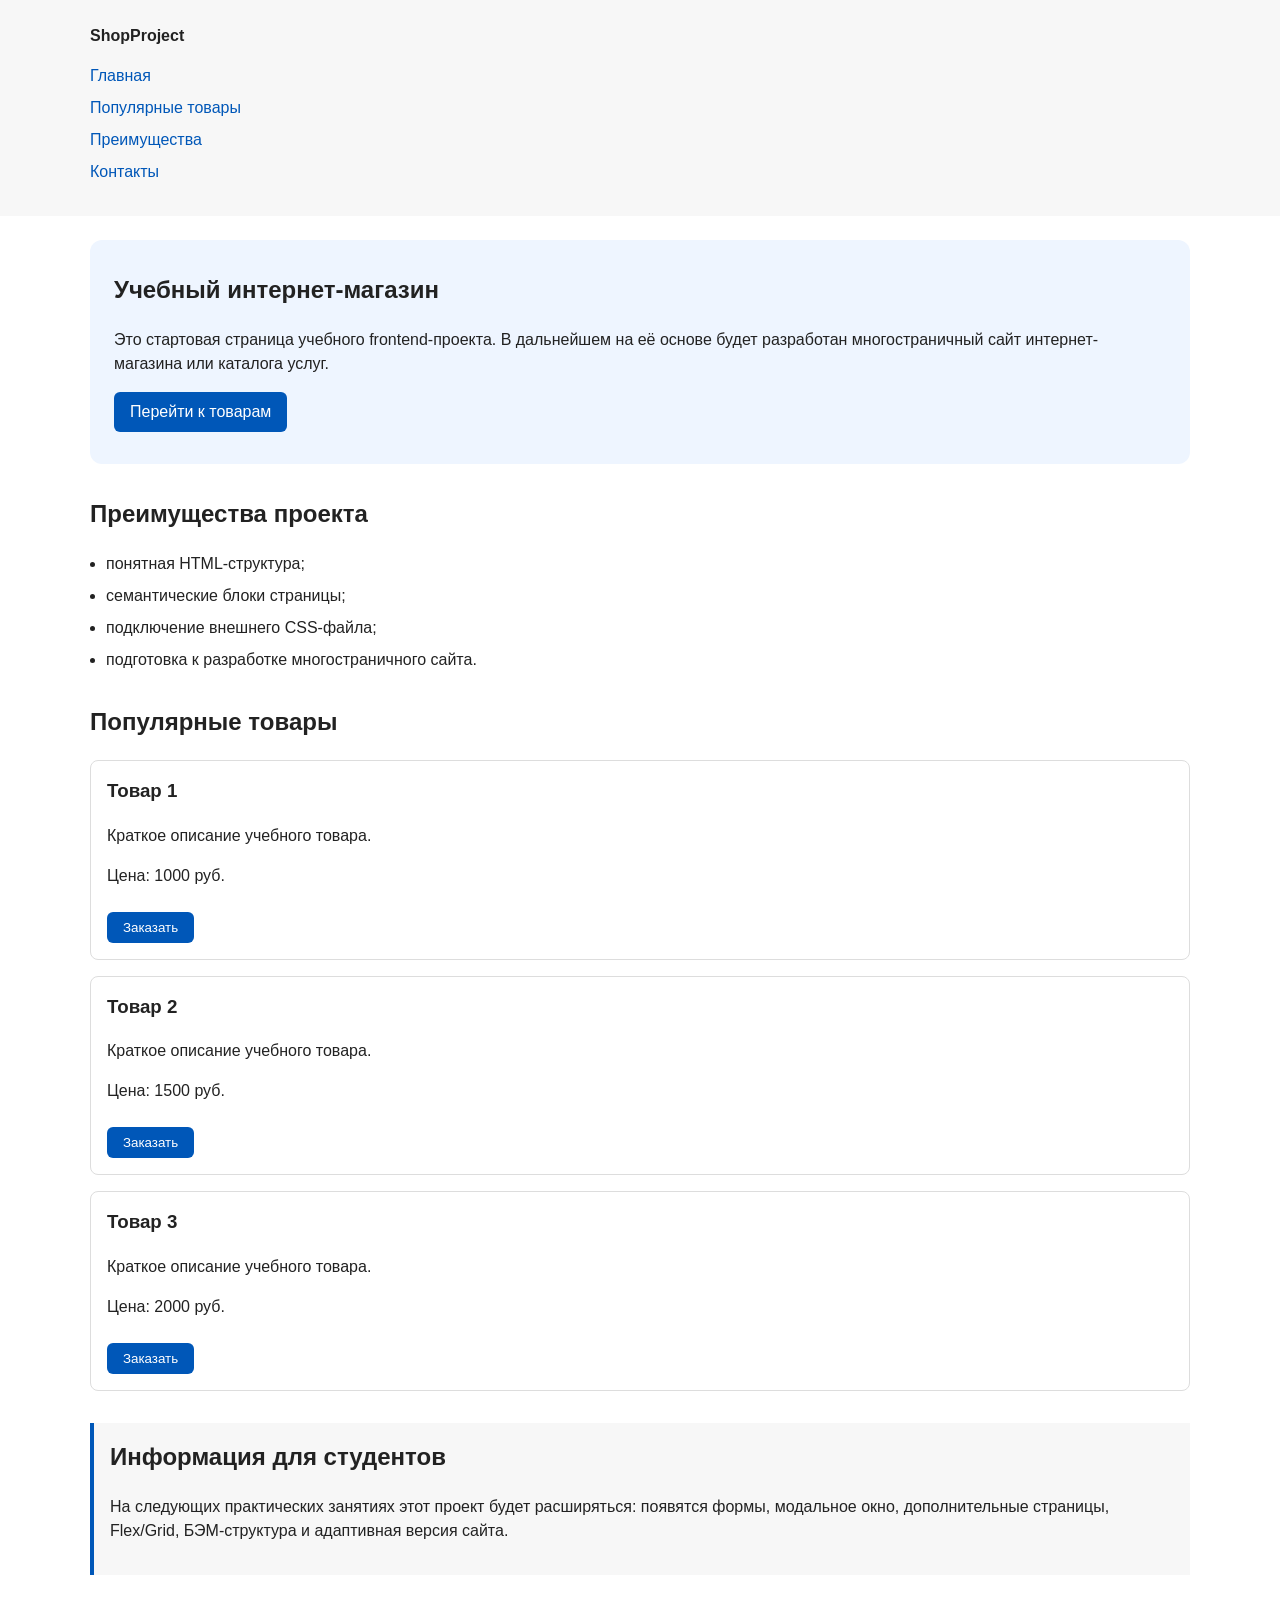
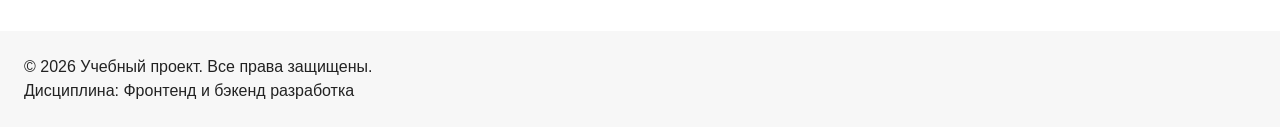
==== index.html @ b3731887 "Добавление БЭМ" ====
<!DOCTYPE html>
<html lang="ru">
<head>
  <meta charset="UTF-8">
  <meta name="viewport" content="width=device-width, initial-scale=1.0">
  <title>Каталог товаров</title>
  <link rel="stylesheet" href="css/style.css">
  <script src="js/main.js" defer></script>
</head>
<body>
  <header class="header">
    <div class="header__container">
      <a class="logo" href="index.html">ShopProject</a>

      <nav class="nav" aria-label="Основная навигация">
        <ul class="nav__list">
          <li class="nav__item"><a class="nav__link" href="index.html">Главная</a></li>
          <li class="nav__item"><a class="nav__link" href="#popular">Популярные товары</a></li>
          <li class="nav__item"><a class="nav__link" href="#advantages">Преимущества</a></li>
          <li class="nav__item"><a class="nav__link" href="#contacts">Контакты</a></li>
        </ul>
      </nav>
    </div>
  </header>

  <main>
    <section class="hero">
      <h1 class="hero__title">Учебный интернет-магазин</h1>
      <p class="hero__text">
        Это стартовая страница учебного frontend-проекта.
        В дальнейшем на её основе будет разработан многостраничный сайт
        интернет-магазина или каталога услуг.
      </p>
      <a class="button" href="#popular">Перейти к товарам</a>
    </section>

    <section class="section" id="advantages">
      <h2 class="section__title">Преимущества проекта</h2>

      <ul class="advantages-list">
        <li class="advantages-list__item">понятная HTML-структура;</li>
        <li class="advantages-list__item">семантические блоки страницы;</li>
        <li class="advantages-list__item">подключение внешнего CSS-файла;</li>
        <li class="advantages-list__item">подготовка к разработке многостраничного сайта.</li>
      </ul>
    </section>

    <section class="section" id="popular">
      <h2 class="section__title">Популярные товары</h2>

      <article class="product-card">
        <h3 class="product-card__title">Товар 1</h3>
        <p class="product-card__description">Краткое описание учебного товара.</p>
        <p class="product-card__price">Цена: 1000 руб.</p>
        <button class="button product-card__button" type="button" data-product="Товар 1">
          Заказать
        </button>
      </article>

      <article class="product-card">
        <h3 class="product-card__title">Товар 2</h3>
        <p class="product-card__description">Краткое описание учебного товара.</p>
        <p class="product-card__price">Цена: 1500 руб.</p>
        <button class="button product-card__button" type="button" data-product="Товар 2">
          Заказать
        </button>
      </article>

      <article class="product-card">
        <h3 class="product-card__title">Товар 3</h3>
        <p class="product-card__description">Краткое описание учебного товара.</p>
        <p class="product-card__price">Цена: 2000 руб.</p>
        <button class="button product-card__button" type="button" data-product="Товар 3">
          Заказать
        </button>
      </article>
    </section>

    <aside class="info-block">
      <h2 class="info-block__title">Информация для студентов</h2>
      <p class="info-block__text">
        На следующих практических занятиях этот проект будет расширяться:
        появятся формы, модальное окно, дополнительные страницы, Flex/Grid,
        БЭМ-структура и адаптивная версия сайта.
      </p>
    </aside>
  </main>

  <footer class="footer" id="contacts">
    <p class="footer__copyright">&copy; 2026 Учебный проект. Все права защищены.</p>
    <p class="footer__discipline">Дисциплина: Фронтенд и бэкенд разработка</p>
  </footer>

  <dialog class="order-dialog" id="order-dialog" aria-labelledby="order-dialog-title">
    <h2 class="order-dialog__title" id="order-dialog-title">Оформление заявки</h2>

    <form class="order-form" id="order-form" action="#" method="post" novalidate>
      <input id="selected-product" name="selected-product" type="hidden">

      <div class="form-field">
        <label class="form-field__label" for="order-name">Имя</label>
        <input
          class="form-field__input"
          id="order-name"
          name="name"
          type="text"
          placeholder="Введите ваше имя"
          minlength="2"
          autocomplete="given-name"
          required
        >
      </div>

      <div class="form-field">
        <label class="form-field__label" for="order-email">E-mail</label>
        <input
          class="form-field__input"
          id="order-email"
          name="email"
          type="email"
          placeholder="example@mail.ru"
          autocomplete="email"
          required
        >
      </div>

      <div class="form-field">
        <label class="form-field__label" for="order-phone">Телефон</label>
        <input
          class="form-field__input"
          id="order-phone"
          name="phone"
          type="tel"
          inputmode="tel"
          placeholder="+7 (900) 000-00-00"
          pattern="^\+7 \(\d{3}\) \d{3}-\d{2}-\d{2}$"
          required
        >
        <small class="form-field__hint">Формат: +7 (900) 000-00-00</small>
      </div>

      <div class="form-field">
        <label class="form-field__label" for="order-date">Дата связи</label>
        <input
          class="form-field__input"
          id="order-date"
          name="date"
          type="date"
        >
      </div>

      <div class="form-field">
        <label class="form-field__label" for="order-topic">Тема заявки</label>
        <select class="form-field__select" id="order-topic" name="topic" required>
          <option value="">Выберите тему</option>
          <option value="product">Заказ товара</option>
          <option value="consultation">Консультация</option>
          <option value="delivery">Доставка</option>
        </select>
      </div>

      <div class="form-field">
        <label class="form-field__label" for="order-comment">Комментарий</label>
        <textarea
          class="form-field__textarea"
          id="order-comment"
          name="comment"
          rows="4"
          placeholder="Укажите дополнительную информацию"
        ></textarea>
      </div>

      <div class="form-field form-field--checkbox">
        <label class="form-field__checkbox-label">
          <input
            class="form-field__checkbox"
            id="order-agreement"
            name="agreement"
            type="checkbox"
            required
          >
          Я согласен на обработку данных
        </label>
      </div>

      <div class="form-actions">
        <button class="button form-actions__button" type="button" id="close-order-dialog">Закрыть</button>
        <button class="button form-actions__button" type="submit">Отправить заявку</button>
      </div>
    </form>
  </dialog>

  <p class="success-message" id="success-message" hidden>
    Форма успешно отправлена!
  </p>
</body>
</html>
---- css/style.css ----
/* ===============================
   1. Переменные проекта
   =============================== */
:root {
  --color-bg: #ffffff;
  --color-text: #222222;
  --color-muted: #666666;
  --color-primary: #0057b8;
  --color-primary-dark: #003f86;
  --color-border: #dddddd;
  --color-surface: #f7f7f7;
  --color-surface-accent: #eef5ff;
  --color-danger: #b00020;
  --color-success: #168a2f;
  --color-success-bg: #eefaf0;
  --color-white: #ffffff;

  --space-xs: 4px;
  --space-sm: 8px;
  --space-md: 16px;
  --space-lg: 24px;
  --space-xl: 32px;

  --radius-sm: 6px;
  --radius-md: 8px;
  --radius-lg: 12px;

  --container-width: 1100px;
}

/* ===============================
   2. Базовые стили
   =============================== */
* {
  box-sizing: border-box;
}

body {
  margin: 0;
  font-family: Arial, sans-serif;
  line-height: 1.5;
  color: var(--color-text);
  background-color: var(--color-bg);
}

header,
main,
footer {
  padding: var(--space-lg);
}

header {
  background-color: var(--color-surface);
}

footer {
  background-color: var(--color-surface);
}

/* ===============================
   3. Общие элементы интерфейса
   =============================== */
a {
  color: var(--color-primary);
}

a:hover {
  color: var(--color-primary-dark);
}

a:focus-visible {
  outline: 2px solid var(--color-primary);
  outline-offset: 3px;
}

/* ===============================
   4. Компоненты страницы
   =============================== */

/* Блок: header */
.header__container {
  max-width: var(--container-width);
  margin: 0 auto;
}

/* Блок: logo */
.logo {
  font-weight: bold;
  text-decoration: none;
  color: var(--color-text);
}

/* Блок: nav */
.nav__list {
  padding: 0;
  margin: var(--space-md) 0 0;
  list-style: none;
}

.nav__item {
  margin-bottom: var(--space-sm);
}

.nav__link {
  color: var(--color-primary);
  text-decoration: none;
}

.nav__link:hover {
  text-decoration: underline;
}

/* Блок: button */
.button {
  display: inline-block;
  padding: var(--space-sm) var(--space-md);
  color: var(--color-white);
  background-color: var(--color-primary);
  text-decoration: none;
  border: none;
  border-radius: var(--radius-sm);
  cursor: pointer;
}

.button:hover {
  background-color: var(--color-primary-dark);
  color: var(--color-white);
}

.button:focus-visible {
  outline: 2px solid var(--color-primary);
  outline-offset: 3px;
}

.button:disabled {
  opacity: 0.6;
  cursor: not-allowed;
}

/* Блок: hero */
.hero {
  max-width: var(--container-width);
  margin: 0 auto var(--space-xl);
  padding: var(--space-xl) var(--space-lg);
  background-color: var(--color-surface-accent);
  border-radius: var(--radius-lg);
}

.hero__title {
  margin-top: 0;
}

/* Блок: section */
.section {
  max-width: var(--container-width);
  margin: 0 auto var(--space-xl);
}

.section__title {
  margin-top: 0;
}

/* Блок: advantages-list */
.advantages-list {
  padding-left: var(--space-md);
}

.advantages-list__item {
  margin-bottom: var(--space-sm);
}

/* Блок: product-card */
.product-card {
  margin-bottom: var(--space-md);
  padding: var(--space-md);
  border: 1px solid var(--color-border);
  border-radius: var(--radius-md);
  background-color: var(--color-bg);
}

.product-card:hover {
  border-color: var(--color-primary);
}

.product-card__title {
  margin-top: 0;
}

.product-card__button {
  margin-top: var(--space-sm);
}

/* Блок: info-block */
.info-block {
  max-width: var(--container-width);
  margin: 0 auto var(--space-xl);
  padding: var(--space-md);
  border-left: 4px solid var(--color-primary);
  background-color: var(--color-surface);
}

.info-block__title {
  margin-top: 0;
}

/* Блок: footer */
.footer__copyright,
.footer__discipline {
  margin: 0;
}

/* ===============================
   5. Форма и модальное окно
   =============================== */

/* Блок: order-dialog */
.order-dialog {
  width: min(100% - 32px, 560px);
  padding: var(--space-lg);
  border: none;
  border-radius: var(--radius-lg);
}

.order-dialog::backdrop {
  background-color: rgba(0, 0, 0, 0.5);
}

.order-dialog__title {
  margin-top: 0;
}

/* Блок: form-field */
.form-field {
  margin-bottom: var(--space-md);
}

.form-field__label {
  display: block;
  margin-bottom: var(--space-xs);
}

.form-field__input,
.form-field__select,
.form-field__textarea {
  width: 100%;
  padding: 10px 12px;
  border: 1px solid var(--color-border);
  border-radius: var(--radius-sm);
  font: inherit;
}

.form-field__checkbox {
  width: auto;
}

.form-field__hint {
  display: block;
  margin-top: var(--space-xs);
  color: var(--color-muted);
}

.form-field--checkbox .form-field__checkbox-label {
  display: flex;
  align-items: center;
  gap: var(--space-xs);
  cursor: pointer;
}

/* Состояния полей формы */
.form-field__input:hover,
.form-field__select:hover,
.form-field__textarea:hover {
  border-color: var(--color-primary);
}

.form-field__input:focus-visible,
.form-field__select:focus-visible,
.form-field__textarea:focus-visible {
  outline: 2px solid var(--color-primary);
  outline-offset: 3px;
}

[aria-invalid="true"] {
  border-color: var(--color-danger);
}

/* Блок: form-actions */
.form-actions {
  display: flex;
  gap: var(--space-sm);
  margin-top: var(--space-lg);
}

.form-actions__button:focus-visible {
  outline: 2px solid var(--color-primary);
  outline-offset: 3px;
}

/* Блок: success-message */
.success-message {
  max-width: var(--container-width);
  margin: var(--space-lg) auto;
  padding: var(--space-md);
  border-left: 4px solid var(--color-success);
  background-color: var(--color-success-bg);
}
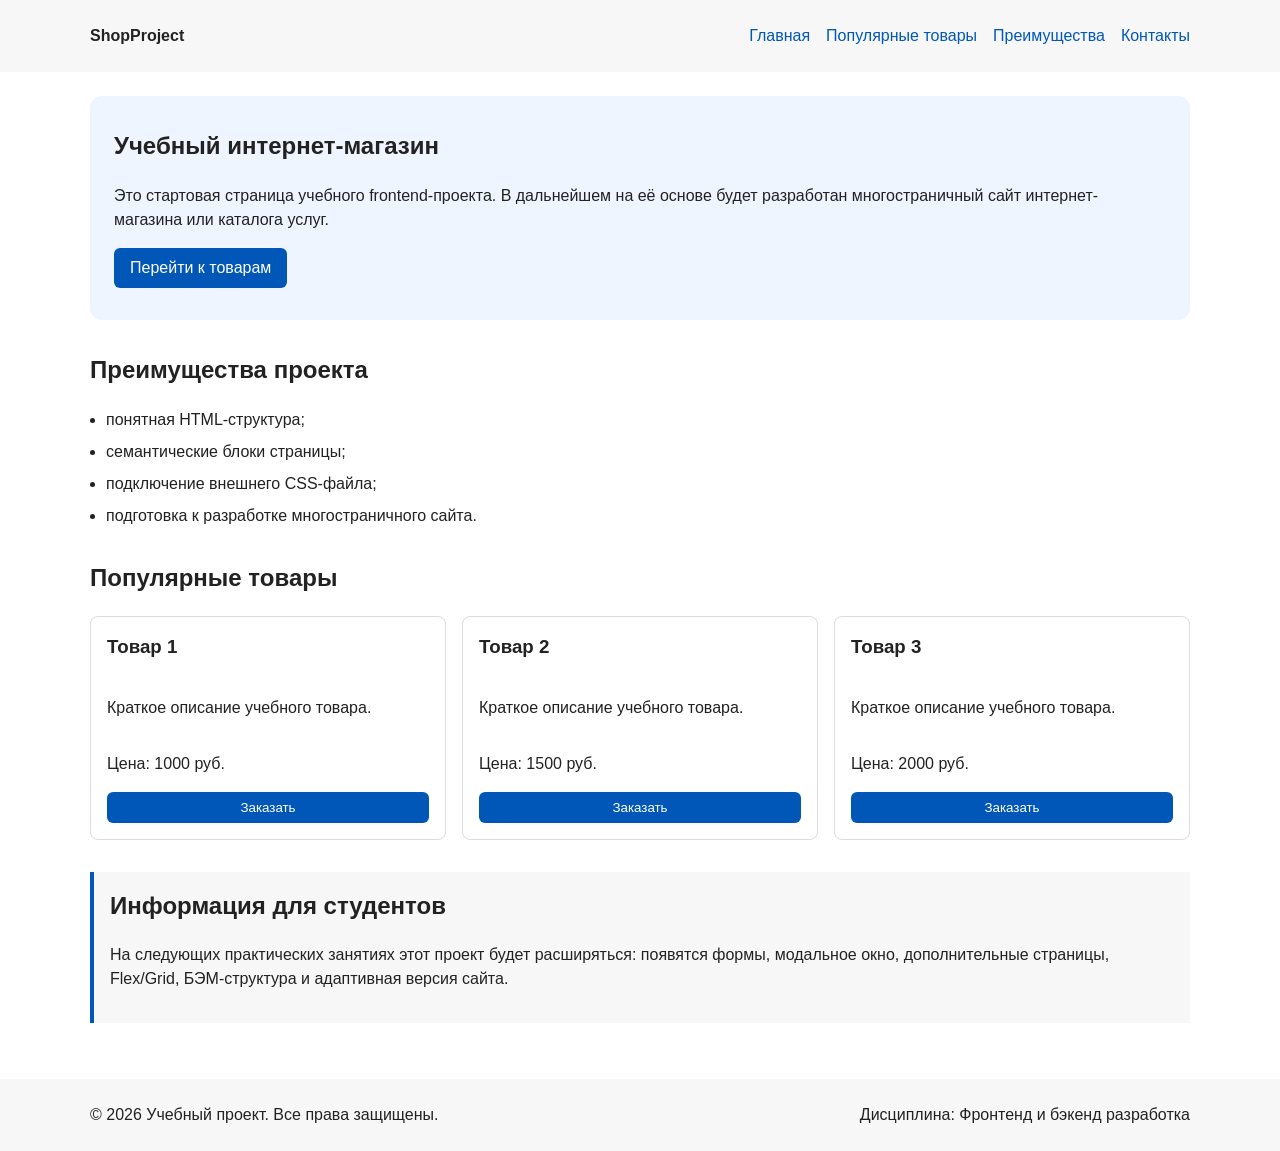
==== commit f9c7e1fe: "Добавление адаптивности" ====
--- a/index.html
+++ b/index.html
@@ -45,35 +45,37 @@
       </ul>
     </section>
 
-    <section class="section" id="popular">
+    <section class="section section--products" id="popular">
       <h2 class="section__title">Популярные товары</h2>
 
-      <article class="product-card">
-        <h3 class="product-card__title">Товар 1</h3>
-        <p class="product-card__description">Краткое описание учебного товара.</p>
-        <p class="product-card__price">Цена: 1000 руб.</p>
-        <button class="button product-card__button" type="button" data-product="Товар 1">
-          Заказать
-        </button>
-      </article>
-
-      <article class="product-card">
-        <h3 class="product-card__title">Товар 2</h3>
-        <p class="product-card__description">Краткое описание учебного товара.</p>
-        <p class="product-card__price">Цена: 1500 руб.</p>
-        <button class="button product-card__button" type="button" data-product="Товар 2">
-          Заказать
-        </button>
-      </article>
-
-      <article class="product-card">
-        <h3 class="product-card__title">Товар 3</h3>
-        <p class="product-card__description">Краткое описание учебного товара.</p>
-        <p class="product-card__price">Цена: 2000 руб.</p>
-        <button class="button product-card__button" type="button" data-product="Товар 3">
-          Заказать
-        </button>
-      </article>
+      <div class="product-grid">
+        <article class="product-card">
+          <h3 class="product-card__title">Товар 1</h3>
+          <p class="product-card__description">Краткое описание учебного товара.</p>
+          <p class="product-card__price">Цена: 1000 руб.</p>
+          <button class="button product-card__button" type="button" data-product="Товар 1">
+            Заказать
+          </button>
+        </article>
+
+        <article class="product-card">
+          <h3 class="product-card__title">Товар 2</h3>
+          <p class="product-card__description">Краткое описание учебного товара.</p>
+          <p class="product-card__price">Цена: 1500 руб.</p>
+          <button class="button product-card__button" type="button" data-product="Товар 2">
+            Заказать
+          </button>
+        </article>
+
+        <article class="product-card">
+          <h3 class="product-card__title">Товар 3</h3>
+          <p class="product-card__description">Краткое описание учебного товара.</p>
+          <p class="product-card__price">Цена: 2000 руб.</p>
+          <button class="button product-card__button" type="button" data-product="Товар 3">
+            Заказать
+          </button>
+        </article>
+      </div>
     </section>
 
     <aside class="info-block">
@@ -87,8 +89,10 @@
   </main>
 
   <footer class="footer" id="contacts">
-    <p class="footer__copyright">&copy; 2026 Учебный проект. Все права защищены.</p>
-    <p class="footer__discipline">Дисциплина: Фронтенд и бэкенд разработка</p>
+    <div class="footer__container">
+      <p class="footer__copyright">&copy; 2026 Учебный проект. Все права защищены.</p>
+      <p class="footer__discipline">Дисциплина: Фронтенд и бэкенд разработка</p>
+    </div>
   </footer>
 
   <dialog class="order-dialog" id="order-dialog" aria-labelledby="order-dialog-title">
--- a/css/style.css
+++ b/css/style.css
@@ -81,6 +81,11 @@
 .header__container {
   max-width: var(--container-width);
   margin: 0 auto;
+  display: flex;
+  justify-content: space-between;
+  align-items: center;
+  flex-wrap: wrap;
+  gap: var(--space-md);
 }
 
 /* Блок: logo */
@@ -90,15 +95,22 @@
   color: var(--color-text);
 }
 
+.logo:hover {
+  color: var(--color-text);
+}
+
 /* Блок: nav */
 .nav__list {
   padding: 0;
-  margin: var(--space-md) 0 0;
+  margin: 0;
   list-style: none;
+  display: flex;
+  flex-wrap: wrap;
+  gap: var(--space-md);
 }
 
 .nav__item {
-  margin-bottom: var(--space-sm);
+  margin-bottom: 0;
 }
 
 .nav__link {
@@ -169,13 +181,22 @@
   margin-bottom: var(--space-sm);
 }
 
+/* Блок: product-grid (Grid-сетка карточек) */
+.product-grid {
+  display: grid;
+  grid-template-columns: repeat(auto-fit, minmax(280px, 1fr));
+  gap: var(--space-md);
+}
+
 /* Блок: product-card */
 .product-card {
-  margin-bottom: var(--space-md);
   padding: var(--space-md);
   border: 1px solid var(--color-border);
   border-radius: var(--radius-md);
   background-color: var(--color-bg);
+  display: flex;
+  flex-direction: column;
+  transition: border-color 0.2s ease;
 }
 
 .product-card:hover {
@@ -187,7 +208,7 @@
 }
 
 .product-card__button {
-  margin-top: var(--space-sm);
+  margin-top: auto;
 }
 
 /* Блок: info-block */
@@ -204,6 +225,15 @@
 }
 
 /* Блок: footer */
+.footer__container {
+  max-width: var(--container-width);
+  margin: 0 auto;
+  display: flex;
+  justify-content: space-between;
+  flex-wrap: wrap;
+  gap: var(--space-sm);
+}
+
 .footer__copyright,
 .footer__discipline {
   margin: 0;
@@ -289,6 +319,7 @@
   display: flex;
   gap: var(--space-sm);
   margin-top: var(--space-lg);
+  flex-wrap: wrap;
 }
 
 .form-actions__button:focus-visible {
@@ -303,4 +334,38 @@
   padding: var(--space-md);
   border-left: 4px solid var(--color-success);
   background-color: var(--color-success-bg);
+}
+
+/* ===============================
+   6. Адаптивность
+   =============================== */
+@media (max-width: 768px) {
+  .header__container {
+    flex-direction: column;
+    align-items: flex-start;
+  }
+
+  .nav__list {
+    flex-direction: column;
+    gap: var(--space-sm);
+    margin-top: var(--space-md);
+  }
+
+  .footer__container {
+    flex-direction: column;
+    gap: var(--space-sm);
+  }
+
+  .product-grid {
+    grid-template-columns: 1fr;
+  }
+
+  .form-actions {
+    flex-direction: column;
+  }
+
+  .form-actions__button {
+    width: 100%;
+    text-align: center;
+  }
 }
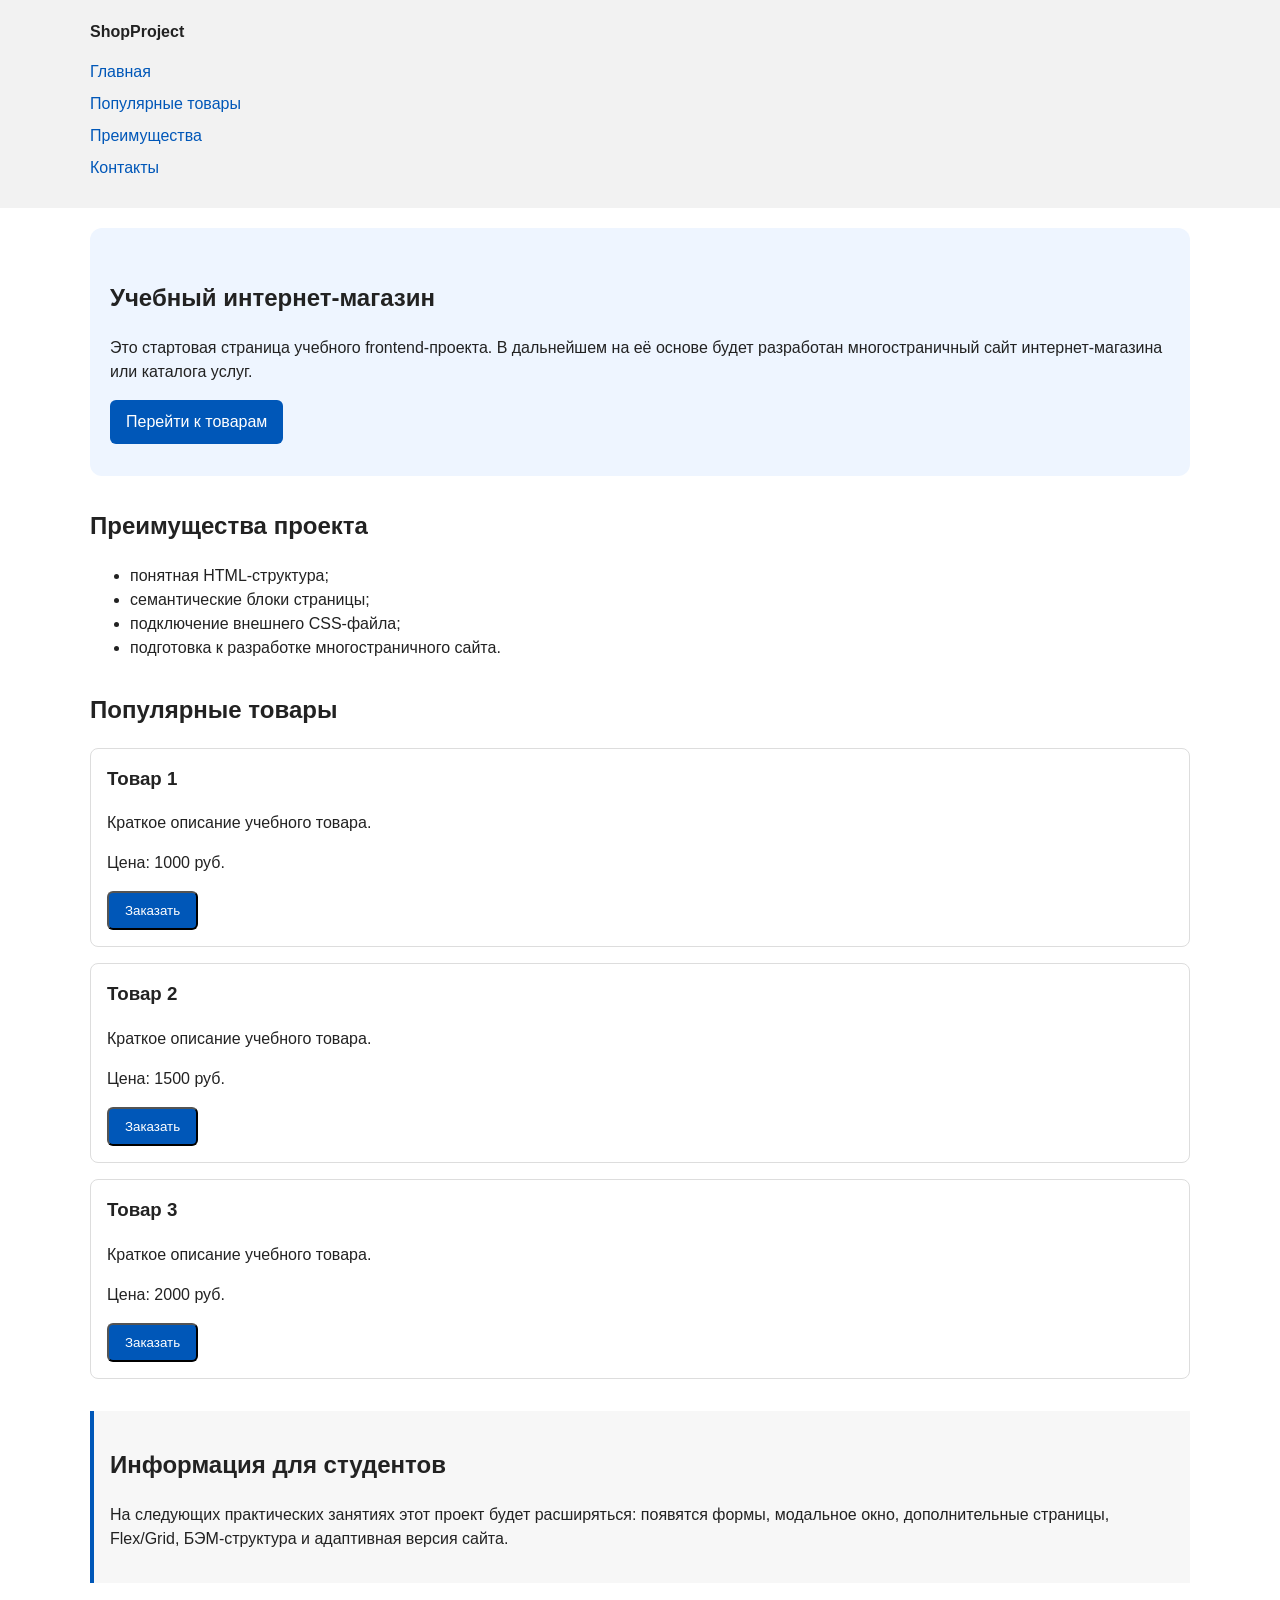
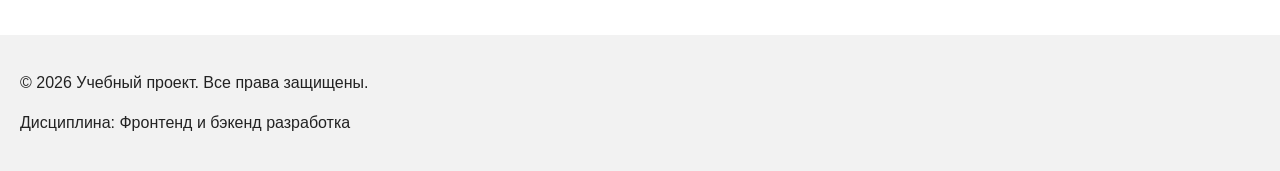
==== commit 850f788c: "Старая версия" ====
--- a/index.html
+++ b/index.html
@@ -8,194 +8,187 @@
   <script src="js/main.js" defer></script>
 </head>
 <body>
-  <header class="header">
-    <div class="header__container">
-      <a class="logo" href="index.html">ShopProject</a>
+  <header>
+  <div class="site-header">
+    <a class="site-logo" href="index.html">ShopProject</a>
 
-      <nav class="nav" aria-label="Основная навигация">
-        <ul class="nav__list">
-          <li class="nav__item"><a class="nav__link" href="index.html">Главная</a></li>
-          <li class="nav__item"><a class="nav__link" href="#popular">Популярные товары</a></li>
-          <li class="nav__item"><a class="nav__link" href="#advantages">Преимущества</a></li>
-          <li class="nav__item"><a class="nav__link" href="#contacts">Контакты</a></li>
-        </ul>
-      </nav>
-    </div>
-  </header>
+    <nav class="site-nav" aria-label="Основная навигация">
+      <ul class="site-nav__list">
+        <li><a href="index.html">Главная</a></li>
+        <li><a href="#popular">Популярные товары</a></li>
+        <li><a href="#advantages">Преимущества</a></li>
+        <li><a href="#contacts">Контакты</a></li>
+      </ul>
+    </nav>
+  </div>
+</header>
 
   <main>
-    <section class="hero">
-      <h1 class="hero__title">Учебный интернет-магазин</h1>
-      <p class="hero__text">
-        Это стартовая страница учебного frontend-проекта.
-        В дальнейшем на её основе будет разработан многостраничный сайт
-        интернет-магазина или каталога услуг.
-      </p>
-      <a class="button" href="#popular">Перейти к товарам</a>
-    </section>
+  <section class="hero">
+  <h1>Учебный интернет-магазин</h1>
+  <p>
+    Это стартовая страница учебного frontend-проекта.
+    В дальнейшем на её основе будет разработан многостраничный сайт
+    интернет-магазина или каталога услуг.
+  </p>
+  <a class="button" href="#popular">Перейти к товарам</a>
+  </section>
 
-    <section class="section" id="advantages">
-      <h2 class="section__title">Преимущества проекта</h2>
+  <section class="section" id="advantages">
+  <h2>Преимущества проекта</h2>
 
-      <ul class="advantages-list">
-        <li class="advantages-list__item">понятная HTML-структура;</li>
-        <li class="advantages-list__item">семантические блоки страницы;</li>
-        <li class="advantages-list__item">подключение внешнего CSS-файла;</li>
-        <li class="advantages-list__item">подготовка к разработке многостраничного сайта.</li>
-      </ul>
-    </section>
+  <ul class="advantages-list">
+    <li>понятная HTML-структура;</li>
+    <li>семантические блоки страницы;</li>
+    <li>подключение внешнего CSS-файла;</li>
+    <li>подготовка к разработке многостраничного сайта.</li>
+  </ul>
+</section>
 
-    <section class="section section--products" id="popular">
-      <h2 class="section__title">Популярные товары</h2>
+<section class="section" id="popular">
+  <h2>Популярные товары</h2>
 
-      <div class="product-grid">
-        <article class="product-card">
-          <h3 class="product-card__title">Товар 1</h3>
-          <p class="product-card__description">Краткое описание учебного товара.</p>
-          <p class="product-card__price">Цена: 1000 руб.</p>
-          <button class="button product-card__button" type="button" data-product="Товар 1">
-            Заказать
-          </button>
-        </article>
+  <article class="product-card">
+    <h3>Товар 1</h3>
+    <p>Краткое описание учебного товара.</p>
+    <p>Цена: 1000 руб.</p>
+    <button class="button product-card__button" type="button" data-product="Товар 1">
+  Заказать
+  </button>
+  </article>
 
-        <article class="product-card">
-          <h3 class="product-card__title">Товар 2</h3>
-          <p class="product-card__description">Краткое описание учебного товара.</p>
-          <p class="product-card__price">Цена: 1500 руб.</p>
-          <button class="button product-card__button" type="button" data-product="Товар 2">
-            Заказать
-          </button>
-        </article>
+  <article class="product-card">
+    <h3>Товар 2</h3>
+    <p>Краткое описание учебного товара.</p>
+    <p>Цена: 1500 руб.</p>
+    <button class="button product-card__button" type="button" data-product="Товар 1">
+  Заказать
+  </button>
+  </article>
 
-        <article class="product-card">
-          <h3 class="product-card__title">Товар 3</h3>
-          <p class="product-card__description">Краткое описание учебного товара.</p>
-          <p class="product-card__price">Цена: 2000 руб.</p>
-          <button class="button product-card__button" type="button" data-product="Товар 3">
-            Заказать
-          </button>
-        </article>
-      </div>
-    </section>
+  <article class="product-card">
+    <h3>Товар 3</h3>
+    <p>Краткое описание учебного товара.</p>
+    <p>Цена: 2000 руб.</p>
+    <button class="button product-card__button" type="button" data-product="Товар 1">
+  Заказать
+  </button>
+  </article>
+</section>
 
-    <aside class="info-block">
-      <h2 class="info-block__title">Информация для студентов</h2>
-      <p class="info-block__text">
-        На следующих практических занятиях этот проект будет расширяться:
-        появятся формы, модальное окно, дополнительные страницы, Flex/Grid,
-        БЭМ-структура и адаптивная версия сайта.
-      </p>
-    </aside>
-  </main>
 
-  <footer class="footer" id="contacts">
-    <div class="footer__container">
-      <p class="footer__copyright">&copy; 2026 Учебный проект. Все права защищены.</p>
-      <p class="footer__discipline">Дисциплина: Фронтенд и бэкенд разработка</p>
+<aside class="aside-info">
+  <h2>Информация для студентов</h2>
+  <p>
+    На следующих практических занятиях этот проект будет расширяться:
+    появятся формы, модальное окно, дополнительные страницы, Flex/Grid,
+    БЭМ-структура и адаптивная версия сайта.
+  </p>
+</aside>
+
+</main>
+
+<footer id="contacts">
+  <p>&copy; 2026 Учебный проект. Все права защищены.</p>
+  <p>Дисциплина: Фронтенд и бэкенд разработка</p>
+</footer>
+
+<dialog class="order-dialog" id="order-dialog" aria-labelledby="order-dialog-title">
+  <h2 id="order-dialog-title">Оформление заявки</h2>
+
+  <form class="order-form" id="order-form" action="#" method="post" novalidate>
+    <input id="selected-product" name="selected-product" type="hidden">
+
+    <div class="form-field">
+      <label for="order-name">Имя</label>
+      <input
+        id="order-name"
+        name="name"
+        type="text"
+        placeholder="Введите ваше имя"
+        minlength="2"
+        autocomplete="given-name"
+        required
+      >
     </div>
-  </footer>
 
-  <dialog class="order-dialog" id="order-dialog" aria-labelledby="order-dialog-title">
-    <h2 class="order-dialog__title" id="order-dialog-title">Оформление заявки</h2>
+    <div class="form-field">
+      <label for="order-email">E-mail</label>
+      <input
+        id="order-email"
+        name="email"
+        type="email"
+        placeholder="example@mail.ru"
+        autocomplete="email"
+        required
+      >
+    </div>
 
-    <form class="order-form" id="order-form" action="#" method="post" novalidate>
-      <input id="selected-product" name="selected-product" type="hidden">
+    <div class="form-field">
+      <label for="order-phone">Телефон</label>
+      <input
+        id="order-phone"
+        name="phone"
+        type="tel"
+        inputmode="tel"
+        placeholder="+7 (900) 000-00-00"
+        pattern="^\+7 \(\d{3}\) \d{3}-\d{2}-\d{2}$"
+        required
+      >
+      <small>Формат: +7 (900) 000-00-00</small>
+    </div>
 
-      <div class="form-field">
-        <label class="form-field__label" for="order-name">Имя</label>
+    <div class="form-field">
+      <label for="order-date">Дата связи</label>
+      <input
+        id="order-date"
+        name="date"
+        type="date"
+      >
+    </div>
+
+    <div class="form-field">
+      <label for="order-topic">Тема заявки</label>
+      <select id="order-topic" name="topic" required>
+        <option value="">Выберите тему</option>
+        <option value="product">Заказ товара</option>
+        <option value="consultation">Консультация</option>
+        <option value="delivery">Доставка</option>
+      </select>
+    </div>
+
+    <div class="form-field">
+      <label for="order-comment">Комментарий</label>
+      <textarea
+        id="order-comment"
+        name="comment"
+        rows="4"
+        placeholder="Укажите дополнительную информацию"
+      ></textarea>
+    </div>
+
+    <div class="form-field form-field--checkbox">
+      <label>
         <input
-          class="form-field__input"
-          id="order-name"
-          name="name"
-          type="text"
-          placeholder="Введите ваше имя"
-          minlength="2"
-          autocomplete="given-name"
+          id="order-agreement"
+          name="agreement"
+          type="checkbox"
           required
         >
-      </div>
+        Я согласен на обработку данных
+      </label>
+    </div>
 
-      <div class="form-field">
-        <label class="form-field__label" for="order-email">E-mail</label>
-        <input
-          class="form-field__input"
-          id="order-email"
-          name="email"
-          type="email"
-          placeholder="example@mail.ru"
-          autocomplete="email"
-          required
-        >
-      </div>
+    <div class="form-actions">
+      <button type="button" id="close-order-dialog">Закрыть</button>
+      <button type="submit">Отправить заявку</button>
+    </div>
+  </form>
+</dialog>
 
-      <div class="form-field">
-        <label class="form-field__label" for="order-phone">Телефон</label>
-        <input
-          class="form-field__input"
-          id="order-phone"
-          name="phone"
-          type="tel"
-          inputmode="tel"
-          placeholder="+7 (900) 000-00-00"
-          pattern="^\+7 \(\d{3}\) \d{3}-\d{2}-\d{2}$"
-          required
-        >
-        <small class="form-field__hint">Формат: +7 (900) 000-00-00</small>
-      </div>
+<p class="success-message" id="success-message" hidden>
+  Форма успешно отправлена!
+</p>
 
-      <div class="form-field">
-        <label class="form-field__label" for="order-date">Дата связи</label>
-        <input
-          class="form-field__input"
-          id="order-date"
-          name="date"
-          type="date"
-        >
-      </div>
-
-      <div class="form-field">
-        <label class="form-field__label" for="order-topic">Тема заявки</label>
-        <select class="form-field__select" id="order-topic" name="topic" required>
-          <option value="">Выберите тему</option>
-          <option value="product">Заказ товара</option>
-          <option value="consultation">Консультация</option>
-          <option value="delivery">Доставка</option>
-        </select>
-      </div>
-
-      <div class="form-field">
-        <label class="form-field__label" for="order-comment">Комментарий</label>
-        <textarea
-          class="form-field__textarea"
-          id="order-comment"
-          name="comment"
-          rows="4"
-          placeholder="Укажите дополнительную информацию"
-        ></textarea>
-      </div>
-
-      <div class="form-field form-field--checkbox">
-        <label class="form-field__checkbox-label">
-          <input
-            class="form-field__checkbox"
-            id="order-agreement"
-            name="agreement"
-            type="checkbox"
-            required
-          >
-          Я согласен на обработку данных
-        </label>
-      </div>
-
-      <div class="form-actions">
-        <button class="button form-actions__button" type="button" id="close-order-dialog">Закрыть</button>
-        <button class="button form-actions__button" type="submit">Отправить заявку</button>
-      </div>
-    </form>
-  </dialog>
-
-  <p class="success-message" id="success-message" hidden>
-    Форма успешно отправлена!
-  </p>
 </body>
-</html>+</html>
--- a/css/style.css
+++ b/css/style.css
@@ -1,36 +1,3 @@
-/* ===============================
-   1. Переменные проекта
-   =============================== */
-:root {
-  --color-bg: #ffffff;
-  --color-text: #222222;
-  --color-muted: #666666;
-  --color-primary: #0057b8;
-  --color-primary-dark: #003f86;
-  --color-border: #dddddd;
-  --color-surface: #f7f7f7;
-  --color-surface-accent: #eef5ff;
-  --color-danger: #b00020;
-  --color-success: #168a2f;
-  --color-success-bg: #eefaf0;
-  --color-white: #ffffff;
-
-  --space-xs: 4px;
-  --space-sm: 8px;
-  --space-md: 16px;
-  --space-lg: 24px;
-  --space-xl: 32px;
-
-  --radius-sm: 6px;
-  --radius-md: 8px;
-  --radius-lg: 12px;
-
-  --container-width: 1100px;
-}
-
-/* ===============================
-   2. Базовые стили
-   =============================== */
 * {
   box-sizing: border-box;
 }
@@ -39,333 +6,229 @@
   margin: 0;
   font-family: Arial, sans-serif;
   line-height: 1.5;
-  color: var(--color-text);
-  background-color: var(--color-bg);
+  color: #222222;
+  background-color: #ffffff;
 }
 
 header,
 main,
 footer {
-  padding: var(--space-lg);
+  padding: 20px;
 }
 
 header {
-  background-color: var(--color-surface);
+  background-color: #f2f2f2;
 }
 
 footer {
-  background-color: var(--color-surface);
-}
-
-/* ===============================
-   3. Общие элементы интерфейса
-   =============================== */
-a {
-  color: var(--color-primary);
-}
-
-a:hover {
-  color: var(--color-primary-dark);
-}
-
-a:focus-visible {
-  outline: 2px solid var(--color-primary);
-  outline-offset: 3px;
-}
-
-/* ===============================
-   4. Компоненты страницы
-   =============================== */
-
-/* Блок: header */
-.header__container {
-  max-width: var(--container-width);
+  background-color: #f2f2f2;
+}
+
+.site-header {
+  max-width: 1100px;
   margin: 0 auto;
-  display: flex;
-  justify-content: space-between;
-  align-items: center;
-  flex-wrap: wrap;
-  gap: var(--space-md);
-}
-
-/* Блок: logo */
-.logo {
+}
+
+/*
+  Оформляем текстовый логотип.
+*/
+.site-logo {
   font-weight: bold;
   text-decoration: none;
-  color: var(--color-text);
-}
-
-.logo:hover {
-  color: var(--color-text);
-}
-
-/* Блок: nav */
-.nav__list {
+  color: #222222;
+}
+
+/*
+  Убираем стандартные отступы и маркеры списка навигации.
+*/
+.site-nav__list {
   padding: 0;
-  margin: 0;
+  margin: 16px 0 0;
   list-style: none;
-  display: flex;
-  flex-wrap: wrap;
-  gap: var(--space-md);
-}
-
-.nav__item {
-  margin-bottom: 0;
-}
-
-.nav__link {
-  color: var(--color-primary);
+}
+
+/*
+  Добавляем расстояние между пунктами меню.
+*/
+.site-nav__list li {
+  margin-bottom: 8px;
+}
+
+/*
+  Оформляем ссылки меню.
+*/
+.site-nav__list a {
+  color: #0057b8;
   text-decoration: none;
 }
 
-.nav__link:hover {
+/*
+  При наведении мыши подчёркиваем ссылку.
+  Подробно состояния интерфейса будут рассмотрены в практической работе 1.7.
+*/
+.site-nav__list a:hover {
   text-decoration: underline;
 }
-
-/* Блок: button */
+/*
+  Hero-блок — первый крупный блок страницы.
+  Он визуально отделяется от остальных разделов фоном и отступами.
+*/
+.hero {
+  max-width: 1100px;
+  margin: 0 auto 32px;
+  padding: 32px 20px;
+  background-color: #eef5ff;
+  border-radius: 12px;
+}
+
+/*
+  Общий класс для разделов страницы.
+*/
+.section {
+  max-width: 1100px;
+  margin: 0 auto 32px;
+}
+
+/*
+  Убираем лишний верхний отступ у заголовков разделов.
+*/
+.section h2 {
+  margin-top: 0;
+}
+
+.product-card {
+  margin-bottom: 16px;
+  padding: 16px;
+  border: 1px solid #dddddd;
+  border-radius: 8px;
+  background-color: #ffffff;
+}
+
+.product-card h3 {
+  margin-top: 0;
+}
+
 .button {
   display: inline-block;
-  padding: var(--space-sm) var(--space-md);
-  color: var(--color-white);
-  background-color: var(--color-primary);
+  padding: 10px 16px;
+  color: #ffffff;
+  background-color: #0057b8;
   text-decoration: none;
-  border: none;
-  border-radius: var(--radius-sm);
-  cursor: pointer;
-}
-
+  border-radius: 6px;
+}
+
+/*
+  Простое состояние наведения для кнопки.
+*/
 .button:hover {
-  background-color: var(--color-primary-dark);
-  color: var(--color-white);
-}
-
-.button:focus-visible {
-  outline: 2px solid var(--color-primary);
-  outline-offset: 3px;
-}
-
-.button:disabled {
-  opacity: 0.6;
-  cursor: not-allowed;
-}
-
-/* Блок: hero */
-.hero {
-  max-width: var(--container-width);
-  margin: 0 auto var(--space-xl);
-  padding: var(--space-xl) var(--space-lg);
-  background-color: var(--color-surface-accent);
-  border-radius: var(--radius-lg);
-}
-
-.hero__title {
-  margin-top: 0;
-}
-
-/* Блок: section */
-.section {
-  max-width: var(--container-width);
-  margin: 0 auto var(--space-xl);
-}
-
-.section__title {
-  margin-top: 0;
-}
-
-/* Блок: advantages-list */
-.advantages-list {
-  padding-left: var(--space-md);
-}
-
-.advantages-list__item {
-  margin-bottom: var(--space-sm);
-}
-
-/* Блок: product-grid (Grid-сетка карточек) */
-.product-grid {
-  display: grid;
-  grid-template-columns: repeat(auto-fit, minmax(280px, 1fr));
-  gap: var(--space-md);
-}
-
-/* Блок: product-card */
-.product-card {
-  padding: var(--space-md);
-  border: 1px solid var(--color-border);
-  border-radius: var(--radius-md);
-  background-color: var(--color-bg);
-  display: flex;
-  flex-direction: column;
-  transition: border-color 0.2s ease;
-}
-
-.product-card:hover {
-  border-color: var(--color-primary);
-}
-
-.product-card__title {
-  margin-top: 0;
-}
-
-.product-card__button {
-  margin-top: auto;
-}
-
-/* Блок: info-block */
-.info-block {
-  max-width: var(--container-width);
-  margin: 0 auto var(--space-xl);
-  padding: var(--space-md);
-  border-left: 4px solid var(--color-primary);
-  background-color: var(--color-surface);
-}
-
-.info-block__title {
-  margin-top: 0;
-}
-
-/* Блок: footer */
-.footer__container {
-  max-width: var(--container-width);
-  margin: 0 auto;
-  display: flex;
-  justify-content: space-between;
-  flex-wrap: wrap;
-  gap: var(--space-sm);
-}
-
-.footer__copyright,
-.footer__discipline {
-  margin: 0;
-}
-
-/* ===============================
-   5. Форма и модальное окно
-   =============================== */
-
-/* Блок: order-dialog */
+  background-color: #003f86;
+}
+
+/*
+  Дополнительный информационный блок.
+*/
+.aside-info {
+  max-width: 1100px;
+  margin: 0 auto 32px;
+  padding: 16px;
+  border-left: 4px solid #0057b8;
+  background-color: #f7f7f7;
+}
+
 .order-dialog {
   width: min(100% - 32px, 560px);
-  padding: var(--space-lg);
+  padding: 24px;
   border: none;
-  border-radius: var(--radius-lg);
-}
-
+  border-radius: 12px;
+}
+
+/*
+  Затемнение фона за модальным окном.
+*/
 .order-dialog::backdrop {
   background-color: rgba(0, 0, 0, 0.5);
 }
 
-.order-dialog__title {
-  margin-top: 0;
-}
-
-/* Блок: form-field */
+/*
+  Поле формы.
+  Каждый блок получает нижний отступ.
+*/
 .form-field {
-  margin-bottom: var(--space-md);
-}
-
-.form-field__label {
+  margin-bottom: 16px;
+}
+
+/*
+  Подпись поля.
+*/
+.form-field label {
   display: block;
-  margin-bottom: var(--space-xs);
-}
-
-.form-field__input,
-.form-field__select,
-.form-field__textarea {
+  margin-bottom: 6px;
+}
+
+/*
+  Основные поля формы.
+*/
+.form-field input,
+.form-field select,
+.form-field textarea {
   width: 100%;
   padding: 10px 12px;
-  border: 1px solid var(--color-border);
-  border-radius: var(--radius-sm);
+  border: 1px solid #cccccc;
+  border-radius: 6px;
   font: inherit;
 }
 
-.form-field__checkbox {
+/*
+  Checkbox не должен занимать всю ширину.
+*/
+.form-field input[type="checkbox"] {
   width: auto;
 }
 
-.form-field__hint {
+/*
+  Подсказка под полем телефона.
+*/
+.form-field small {
   display: block;
-  margin-top: var(--space-xs);
-  color: var(--color-muted);
-}
-
-.form-field--checkbox .form-field__checkbox-label {
-  display: flex;
-  align-items: center;
-  gap: var(--space-xs);
-  cursor: pointer;
-}
-
-/* Состояния полей формы */
-.form-field__input:hover,
-.form-field__select:hover,
-.form-field__textarea:hover {
-  border-color: var(--color-primary);
-}
-
-.form-field__input:focus-visible,
-.form-field__select:focus-visible,
-.form-field__textarea:focus-visible {
-  outline: 2px solid var(--color-primary);
-  outline-offset: 3px;
-}
-
+  margin-top: 4px;
+  color: #666666;
+}
+
+/*
+  Видимый фокус для клавиатурной навигации.
+*/
+.form-field input:focus-visible,
+.form-field select:focus-visible,
+.form-field textarea:focus-visible,
+.form-actions button:focus-visible {
+  outline: 2px solid #0057b8;
+  outline-offset: 2px;
+}
+
+/*
+  Подсветка ошибочных полей.
+  Атрибут aria-invalid будет добавляться через JavaScript.
+*/
 [aria-invalid="true"] {
-  border-color: var(--color-danger);
-}
-
-/* Блок: form-actions */
+  border-color: #b00020;
+}
+
+/*
+  Кнопки формы.
+*/
 .form-actions {
   display: flex;
-  gap: var(--space-sm);
-  margin-top: var(--space-lg);
-  flex-wrap: wrap;
-}
-
-.form-actions__button:focus-visible {
-  outline: 2px solid var(--color-primary);
-  outline-offset: 3px;
-}
-
-/* Блок: success-message */
+  gap: 12px;
+  margin-top: 20px;
+}
+
+/*
+  Сообщение об успешной отправке.
+*/
 .success-message {
-  max-width: var(--container-width);
-  margin: var(--space-lg) auto;
-  padding: var(--space-md);
-  border-left: 4px solid var(--color-success);
-  background-color: var(--color-success-bg);
-}
-
-/* ===============================
-   6. Адаптивность
-   =============================== */
-@media (max-width: 768px) {
-  .header__container {
-    flex-direction: column;
-    align-items: flex-start;
-  }
-
-  .nav__list {
-    flex-direction: column;
-    gap: var(--space-sm);
-    margin-top: var(--space-md);
-  }
-
-  .footer__container {
-    flex-direction: column;
-    gap: var(--space-sm);
-  }
-
-  .product-grid {
-    grid-template-columns: 1fr;
-  }
-
-  .form-actions {
-    flex-direction: column;
-  }
-
-  .form-actions__button {
-    width: 100%;
-    text-align: center;
-  }
-}+  max-width: 1100px;
+  margin: 24px auto;
+  padding: 16px;
+  border-left: 4px solid #168a2f;
+  background-color: #eefaf0;
+}
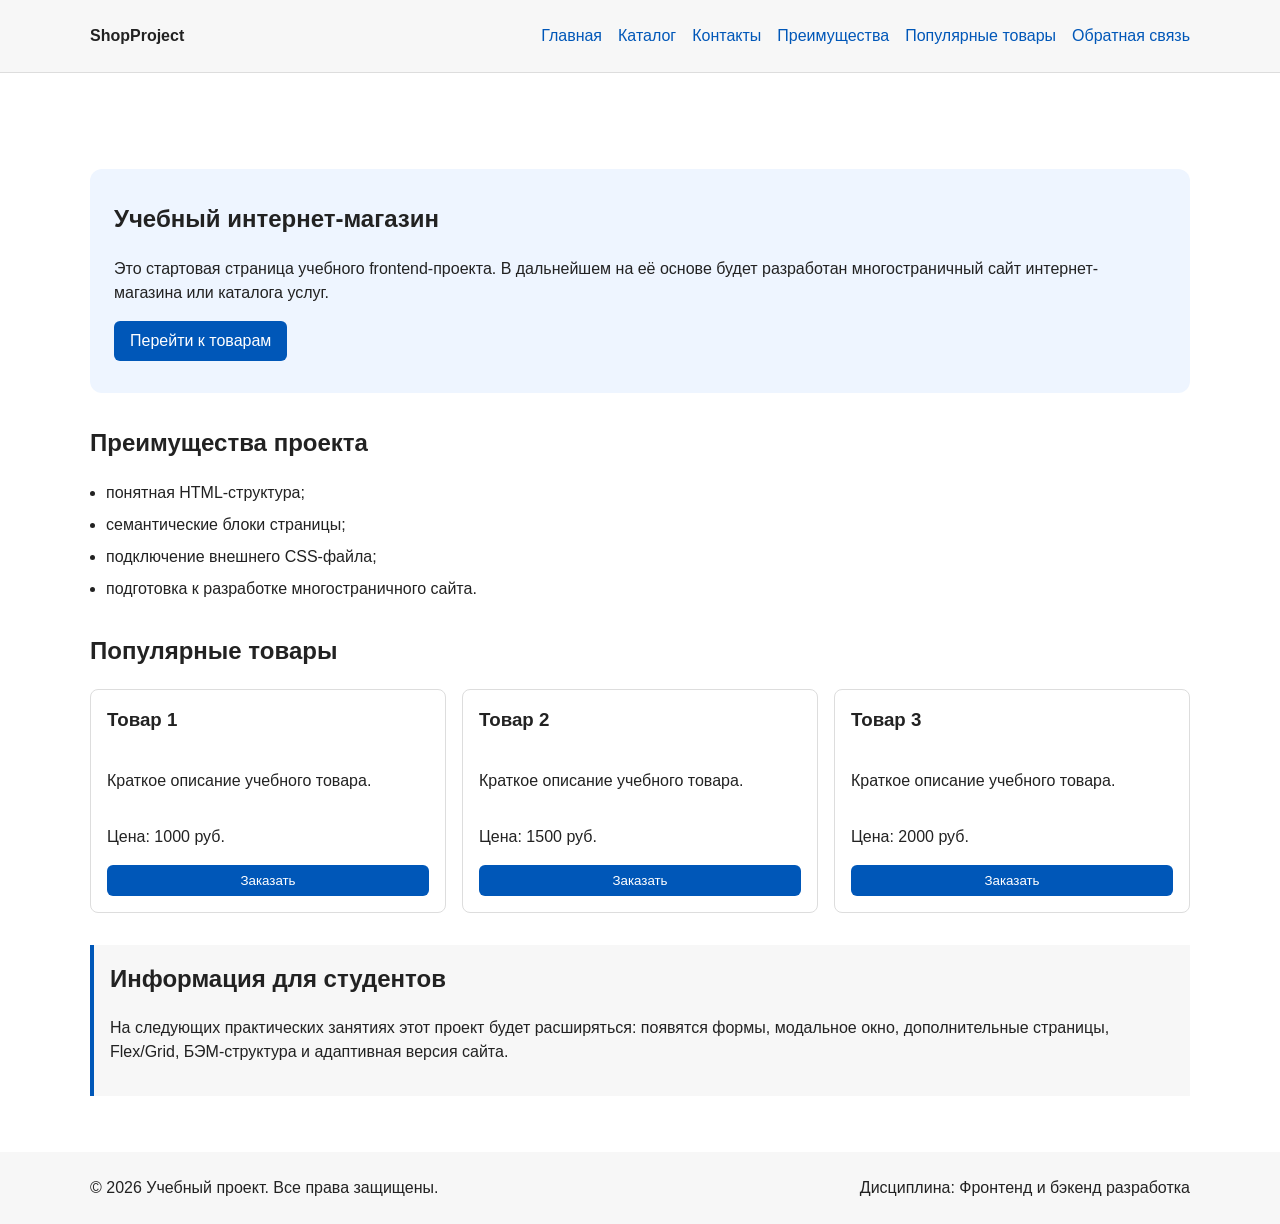
==== commit 51eae540: "feat: add multi-page structure navigation and anchors" ====
--- a/index.html
+++ b/index.html
@@ -3,192 +3,204 @@
 <head>
   <meta charset="UTF-8">
   <meta name="viewport" content="width=device-width, initial-scale=1.0">
+  <meta property="og:type" content="website">
+<meta property="og:title" content="Учебный интернет-магазин">
+<meta property="og:description" content="Учебный frontend-проект интернет-магазина.">
+<meta property="og:image" content="https://username.github.io/kr1-html-css-shop/images/preview.jpg">
   <title>Каталог товаров</title>
   <link rel="stylesheet" href="css/style.css">
   <script src="js/main.js" defer></script>
 </head>
 <body>
-  <header>
-  <div class="site-header">
-    <a class="site-logo" href="index.html">ShopProject</a>
-
-    <nav class="site-nav" aria-label="Основная навигация">
-      <ul class="site-nav__list">
-        <li><a href="index.html">Главная</a></li>
-        <li><a href="#popular">Популярные товары</a></li>
-        <li><a href="#advantages">Преимущества</a></li>
-        <li><a href="#contacts">Контакты</a></li>
+<header class="header">
+    <div class="header__container">
+        <a href="index.html" class="logo">ShopProject</a>
+        <nav class="nav">
+            <ul class="nav__list">
+                <li class="nav__item"><a href="index.html" class="nav__link">Главная</a></li>
+                <li class="nav__item"><a href="catalog.html" class="nav__link">Каталог</a></li>
+                <li class="nav__item"><a href="contacts.html" class="nav__link">Контакты</a></li>
+                <li class="nav__item"><a href="#advantages" class="nav__link">Преимущества</a></li>
+                <li class="nav__item"><a href="#popular" class="nav__link">Популярные товары</a></li>
+                <li class="nav__item"><a href="#contacts" class="nav__link">Обратная связь</a></li>
+            </ul>
+        </nav>
+    </div>
+</header>
+
+  <main>
+    <section class="hero">
+      <h1 class="hero__title">Учебный интернет-магазин</h1>
+      <p class="hero__text">
+        Это стартовая страница учебного frontend-проекта.
+        В дальнейшем на её основе будет разработан многостраничный сайт
+        интернет-магазина или каталога услуг.
+      </p>
+      <a class="button" href="#popular">Перейти к товарам</a>
+    </section>
+
+    <section class="section" id="advantages">
+      <h2 class="section__title">Преимущества проекта</h2>
+
+      <ul class="advantages-list">
+        <li class="advantages-list__item">понятная HTML-структура;</li>
+        <li class="advantages-list__item">семантические блоки страницы;</li>
+        <li class="advantages-list__item">подключение внешнего CSS-файла;</li>
+        <li class="advantages-list__item">подготовка к разработке многостраничного сайта.</li>
       </ul>
-    </nav>
-  </div>
-</header>
-
-  <main>
-  <section class="hero">
-  <h1>Учебный интернет-магазин</h1>
-  <p>
-    Это стартовая страница учебного frontend-проекта.
-    В дальнейшем на её основе будет разработан многостраничный сайт
-    интернет-магазина или каталога услуг.
+    </section>
+
+    <section class="section section--products" id="popular">
+      <h2 class="section__title">Популярные товары</h2>
+
+      <div class="product-grid">
+        <article class="product-card">
+          <h3 class="product-card__title">Товар 1</h3>
+          <p class="product-card__description">Краткое описание учебного товара.</p>
+          <p class="product-card__price">Цена: 1000 руб.</p>
+          <button class="button product-card__button" type="button" data-product="Товар 1">
+            Заказать
+          </button>
+        </article>
+
+        <article class="product-card">
+          <h3 class="product-card__title">Товар 2</h3>
+          <p class="product-card__description">Краткое описание учебного товара.</p>
+          <p class="product-card__price">Цена: 1500 руб.</p>
+          <button class="button product-card__button" type="button" data-product="Товар 2">
+            Заказать
+          </button>
+        </article>
+
+        <article class="product-card">
+          <h3 class="product-card__title">Товар 3</h3>
+          <p class="product-card__description">Краткое описание учебного товара.</p>
+          <p class="product-card__price">Цена: 2000 руб.</p>
+          <button class="button product-card__button" type="button" data-product="Товар 3">
+            Заказать
+          </button>
+        </article>
+      </div>
+    </section>
+
+    <aside class="info-block">
+      <h2 class="info-block__title">Информация для студентов</h2>
+      <p class="info-block__text">
+        На следующих практических занятиях этот проект будет расширяться:
+        появятся формы, модальное окно, дополнительные страницы, Flex/Grid,
+        БЭМ-структура и адаптивная версия сайта.
+      </p>
+    </aside>
+  </main>
+
+  <footer class="footer" id="contacts">
+    <div class="footer__container">
+      <p class="footer__copyright">&copy; 2026 Учебный проект. Все права защищены.</p>
+      <p class="footer__discipline">Дисциплина: Фронтенд и бэкенд разработка</p>
+    </div>
+  </footer>
+
+  <dialog class="order-dialog" id="order-dialog" aria-labelledby="order-dialog-title">
+    <h2 class="order-dialog__title" id="order-dialog-title">Оформление заявки</h2>
+
+    <form class="order-form" id="order-form" action="#" method="post" novalidate>
+      <input id="selected-product" name="selected-product" type="hidden">
+
+      <div class="form-field">
+        <label class="form-field__label" for="order-name">Имя</label>
+        <input
+          class="form-field__input"
+          id="order-name"
+          name="name"
+          type="text"
+          placeholder="Введите ваше имя"
+          minlength="2"
+          autocomplete="given-name"
+          required
+        >
+      </div>
+
+      <div class="form-field">
+        <label class="form-field__label" for="order-email">E-mail</label>
+        <input
+          class="form-field__input"
+          id="order-email"
+          name="email"
+          type="email"
+          placeholder="example@mail.ru"
+          autocomplete="email"
+          required
+        >
+      </div>
+
+      <div class="form-field">
+        <label class="form-field__label" for="order-phone">Телефон</label>
+        <input
+          class="form-field__input"
+          id="order-phone"
+          name="phone"
+          type="tel"
+          inputmode="tel"
+          placeholder="+7 (900) 000-00-00"
+          pattern="^\+7 \(\d{3}\) \d{3}-\d{2}-\d{2}$"
+          required
+        >
+        <small class="form-field__hint">Формат: +7 (900) 000-00-00</small>
+      </div>
+
+      <div class="form-field">
+        <label class="form-field__label" for="order-date">Дата связи</label>
+        <input
+          class="form-field__input"
+          id="order-date"
+          name="date"
+          type="date"
+        >
+      </div>
+
+      <div class="form-field">
+        <label class="form-field__label" for="order-topic">Тема заявки</label>
+        <select class="form-field__select" id="order-topic" name="topic" required>
+          <option value="">Выберите тему</option>
+          <option value="product">Заказ товара</option>
+          <option value="consultation">Консультация</option>
+          <option value="delivery">Доставка</option>
+        </select>
+      </div>
+
+      <div class="form-field">
+        <label class="form-field__label" for="order-comment">Комментарий</label>
+        <textarea
+          class="form-field__textarea"
+          id="order-comment"
+          name="comment"
+          rows="4"
+          placeholder="Укажите дополнительную информацию"
+        ></textarea>
+      </div>
+
+      <div class="form-field form-field--checkbox">
+        <label class="form-field__checkbox-label">
+          <input
+            class="form-field__checkbox"
+            id="order-agreement"
+            name="agreement"
+            type="checkbox"
+            required
+          >
+          Я согласен на обработку данных
+        </label>
+      </div>
+
+      <div class="form-actions">
+        <button class="button form-actions__button" type="button" id="close-order-dialog">Закрыть</button>
+        <button class="button form-actions__button" type="submit">Отправить заявку</button>
+      </div>
+    </form>
+  </dialog>
+
+  <p class="success-message" id="success-message" hidden>
+    Форма успешно отправлена!
   </p>
-  <a class="button" href="#popular">Перейти к товарам</a>
-  </section>
-
-  <section class="section" id="advantages">
-  <h2>Преимущества проекта</h2>
-
-  <ul class="advantages-list">
-    <li>понятная HTML-структура;</li>
-    <li>семантические блоки страницы;</li>
-    <li>подключение внешнего CSS-файла;</li>
-    <li>подготовка к разработке многостраничного сайта.</li>
-  </ul>
-</section>
-
-<section class="section" id="popular">
-  <h2>Популярные товары</h2>
-
-  <article class="product-card">
-    <h3>Товар 1</h3>
-    <p>Краткое описание учебного товара.</p>
-    <p>Цена: 1000 руб.</p>
-    <button class="button product-card__button" type="button" data-product="Товар 1">
-  Заказать
-  </button>
-  </article>
-
-  <article class="product-card">
-    <h3>Товар 2</h3>
-    <p>Краткое описание учебного товара.</p>
-    <p>Цена: 1500 руб.</p>
-    <button class="button product-card__button" type="button" data-product="Товар 1">
-  Заказать
-  </button>
-  </article>
-
-  <article class="product-card">
-    <h3>Товар 3</h3>
-    <p>Краткое описание учебного товара.</p>
-    <p>Цена: 2000 руб.</p>
-    <button class="button product-card__button" type="button" data-product="Товар 1">
-  Заказать
-  </button>
-  </article>
-</section>
-
-
-<aside class="aside-info">
-  <h2>Информация для студентов</h2>
-  <p>
-    На следующих практических занятиях этот проект будет расширяться:
-    появятся формы, модальное окно, дополнительные страницы, Flex/Grid,
-    БЭМ-структура и адаптивная версия сайта.
-  </p>
-</aside>
-
-</main>
-
-<footer id="contacts">
-  <p>&copy; 2026 Учебный проект. Все права защищены.</p>
-  <p>Дисциплина: Фронтенд и бэкенд разработка</p>
-</footer>
-
-<dialog class="order-dialog" id="order-dialog" aria-labelledby="order-dialog-title">
-  <h2 id="order-dialog-title">Оформление заявки</h2>
-
-  <form class="order-form" id="order-form" action="#" method="post" novalidate>
-    <input id="selected-product" name="selected-product" type="hidden">
-
-    <div class="form-field">
-      <label for="order-name">Имя</label>
-      <input
-        id="order-name"
-        name="name"
-        type="text"
-        placeholder="Введите ваше имя"
-        minlength="2"
-        autocomplete="given-name"
-        required
-      >
-    </div>
-
-    <div class="form-field">
-      <label for="order-email">E-mail</label>
-      <input
-        id="order-email"
-        name="email"
-        type="email"
-        placeholder="example@mail.ru"
-        autocomplete="email"
-        required
-      >
-    </div>
-
-    <div class="form-field">
-      <label for="order-phone">Телефон</label>
-      <input
-        id="order-phone"
-        name="phone"
-        type="tel"
-        inputmode="tel"
-        placeholder="+7 (900) 000-00-00"
-        pattern="^\+7 \(\d{3}\) \d{3}-\d{2}-\d{2}$"
-        required
-      >
-      <small>Формат: +7 (900) 000-00-00</small>
-    </div>
-
-    <div class="form-field">
-      <label for="order-date">Дата связи</label>
-      <input
-        id="order-date"
-        name="date"
-        type="date"
-      >
-    </div>
-
-    <div class="form-field">
-      <label for="order-topic">Тема заявки</label>
-      <select id="order-topic" name="topic" required>
-        <option value="">Выберите тему</option>
-        <option value="product">Заказ товара</option>
-        <option value="consultation">Консультация</option>
-        <option value="delivery">Доставка</option>
-      </select>
-    </div>
-
-    <div class="form-field">
-      <label for="order-comment">Комментарий</label>
-      <textarea
-        id="order-comment"
-        name="comment"
-        rows="4"
-        placeholder="Укажите дополнительную информацию"
-      ></textarea>
-    </div>
-
-    <div class="form-field form-field--checkbox">
-      <label>
-        <input
-          id="order-agreement"
-          name="agreement"
-          type="checkbox"
-          required
-        >
-        Я согласен на обработку данных
-      </label>
-    </div>
-
-    <div class="form-actions">
-      <button type="button" id="close-order-dialog">Закрыть</button>
-      <button type="submit">Отправить заявку</button>
-    </div>
-  </form>
-</dialog>
-
-<p class="success-message" id="success-message" hidden>
-  Форма успешно отправлена!
-</p>
-
 </body>
-</html>
+</html>
--- a/css/style.css
+++ b/css/style.css
@@ -1,234 +1,416 @@
+/* ===============================
+   1. Переменные проекта
+   =============================== */
+:root {
+  --color-bg: #ffffff;
+  --color-text: #222222;
+  --color-muted: #666666;
+  --color-primary: #0057b8;
+  --color-primary-dark: #003f86;
+  --color-border: #dddddd;
+  --color-surface: #f7f7f7;
+  --color-surface-accent: #eef5ff;
+  --color-danger: #b00020;
+  --color-success: #168a2f;
+  --color-success-bg: #eefaf0;
+  --color-white: #ffffff;
+
+  --space-xs: 4px;
+  --space-sm: 8px;
+  --space-md: 16px;
+  --space-lg: 24px;
+  --space-xl: 32px;
+
+  --radius-sm: 6px;
+  --radius-md: 8px;
+  --radius-lg: 12px;
+
+  --container-width: 1100px;
+}
+
+/* ===============================
+   2. Базовые стили
+   =============================== */
 * {
   box-sizing: border-box;
+}
+
+html {
+  scroll-behavior: smooth;
+}
+
+:target {
+  outline: 2px dashed var(--color-primary);
+  outline-offset: 4px;
 }
 
 body {
   margin: 0;
   font-family: Arial, sans-serif;
   line-height: 1.5;
-  color: #222222;
-  background-color: #ffffff;
+  color: var(--color-text);
+  background-color: var(--color-bg);
 }
 
 header,
 main,
 footer {
-  padding: 20px;
+  padding: var(--space-lg);
 }
 
 header {
-  background-color: #f2f2f2;
+  background-color: var(--color-surface);
 }
 
 footer {
-  background-color: #f2f2f2;
-}
-
-.site-header {
-  max-width: 1100px;
+  background-color: var(--color-surface);
+}
+
+/* ===============================
+   3. Общие элементы интерфейса
+   =============================== */
+a {
+  color: var(--color-primary);
+}
+
+a:hover {
+  color: var(--color-primary-dark);
+}
+
+a:focus-visible {
+  outline: 2px solid var(--color-primary);
+  outline-offset: 3px;
+}
+
+/* ===============================
+   4. Компоненты страницы
+   =============================== */
+
+.header {
+  position: sticky;
+  top: 0;
+  z-index: 100;
+  background-color: var(--color-surface);
+  border-bottom: 1px solid var(--color-border);
+  padding: var(--space-lg); 
+}
+
+/* Компенсация высоты липкого хедера */
+main {
+  /* Отступ равен высоте хедера с его паддингами. 
+     Если высота хедера изменилась, поправьте это значение */
+  margin-top: calc(var(--space-lg) * 2 + 1.5em); 
+}
+
+
+/* Блок: header */
+.header__container {
+  max-width: var(--container-width);
   margin: 0 auto;
-}
-
-/*
-  Оформляем текстовый логотип.
-*/
-.site-logo {
+  display: flex;
+  justify-content: space-between;
+  align-items: center;
+  flex-wrap: wrap;
+  gap: var(--space-md);
+}
+
+/* Блок: logo */
+.logo {
   font-weight: bold;
   text-decoration: none;
-  color: #222222;
-}
-
-/*
-  Убираем стандартные отступы и маркеры списка навигации.
-*/
-.site-nav__list {
+  color: var(--color-text);
+}
+
+.logo:hover {
+  color: var(--color-text);
+}
+
+/* Блок: nav */
+.nav__list {
   padding: 0;
-  margin: 16px 0 0;
+  margin: 0;
   list-style: none;
-}
-
-/*
-  Добавляем расстояние между пунктами меню.
-*/
-.site-nav__list li {
-  margin-bottom: 8px;
-}
-
-/*
-  Оформляем ссылки меню.
-*/
-.site-nav__list a {
-  color: #0057b8;
+  display: flex;
+  flex-wrap: wrap;
+  gap: var(--space-md);
+}
+
+.nav__item {
+  margin-bottom: 0;
+}
+
+.nav__link {
+  color: var(--color-primary);
   text-decoration: none;
 }
 
-/*
-  При наведении мыши подчёркиваем ссылку.
-  Подробно состояния интерфейса будут рассмотрены в практической работе 1.7.
-*/
-.site-nav__list a:hover {
+.nav__link:hover {
   text-decoration: underline;
 }
-/*
-  Hero-блок — первый крупный блок страницы.
-  Он визуально отделяется от остальных разделов фоном и отступами.
-*/
-.hero {
-  max-width: 1100px;
-  margin: 0 auto 32px;
-  padding: 32px 20px;
-  background-color: #eef5ff;
-  border-radius: 12px;
-}
-
-/*
-  Общий класс для разделов страницы.
-*/
-.section {
-  max-width: 1100px;
-  margin: 0 auto 32px;
-}
-
-/*
-  Убираем лишний верхний отступ у заголовков разделов.
-*/
-.section h2 {
-  margin-top: 0;
-}
-
-.product-card {
-  margin-bottom: 16px;
-  padding: 16px;
-  border: 1px solid #dddddd;
-  border-radius: 8px;
-  background-color: #ffffff;
-}
-
-.product-card h3 {
-  margin-top: 0;
-}
-
+
+/* Блок: button */
 .button {
   display: inline-block;
-  padding: 10px 16px;
-  color: #ffffff;
-  background-color: #0057b8;
+  padding: var(--space-sm) var(--space-md);
+  color: var(--color-white);
+  background-color: var(--color-primary);
   text-decoration: none;
-  border-radius: 6px;
-}
-
-/*
-  Простое состояние наведения для кнопки.
-*/
+  border: none;
+  border-radius: var(--radius-sm);
+  cursor: pointer;
+}
+
 .button:hover {
-  background-color: #003f86;
-}
-
-/*
-  Дополнительный информационный блок.
-*/
-.aside-info {
-  max-width: 1100px;
-  margin: 0 auto 32px;
-  padding: 16px;
-  border-left: 4px solid #0057b8;
-  background-color: #f7f7f7;
-}
-
+  background-color: var(--color-primary-dark);
+  color: var(--color-white);
+}
+
+.button:focus-visible {
+  outline: 2px solid var(--color-primary);
+  outline-offset: 3px;
+}
+
+.button:disabled {
+  opacity: 0.6;
+  cursor: not-allowed;
+}
+
+/* Блок: hero */
+.hero {
+  max-width: var(--container-width);
+  margin: 0 auto var(--space-xl);
+  padding: var(--space-xl) var(--space-lg);
+  background-color: var(--color-surface-accent);
+  border-radius: var(--radius-lg);
+}
+
+.hero__title {
+  margin-top: 0;
+}
+
+/* Блок: section */
+.section {
+  max-width: var(--container-width);
+  margin: 0 auto var(--space-xl);
+}
+
+.section__title {
+  margin-top: 0;
+}
+
+/* Блок: advantages-list */
+.advantages-list {
+  padding-left: var(--space-md);
+}
+
+.advantages-list__item {
+  margin-bottom: var(--space-sm);
+}
+
+/* Блок: product-grid (Grid-сетка карточек) */
+.product-grid {
+  display: grid;
+  grid-template-columns: repeat(auto-fit, minmax(280px, 1fr));
+  gap: var(--space-md);
+}
+
+/* Блок: product-card */
+.product-card {
+  padding: var(--space-md);
+  border: 1px solid var(--color-border);
+  border-radius: var(--radius-md);
+  background-color: var(--color-bg);
+  display: flex;
+  flex-direction: column;
+  transition: border-color 0.2s ease;
+}
+
+.product-card:hover {
+  border-color: var(--color-primary);
+}
+
+.product-card__title {
+  margin-top: 0;
+}
+
+.product-card__button {
+  margin-top: auto;
+}
+
+/* Блок: info-block */
+.info-block {
+  max-width: var(--container-width);
+  margin: 0 auto var(--space-xl);
+  padding: var(--space-md);
+  border-left: 4px solid var(--color-primary);
+  background-color: var(--color-surface);
+}
+
+.info-block__title {
+  margin-top: 0;
+}
+
+/* Блок: footer */
+.footer__container {
+  max-width: var(--container-width);
+  margin: 0 auto;
+  display: flex;
+  justify-content: space-between;
+  flex-wrap: wrap;
+  gap: var(--space-sm);
+}
+
+.footer__copyright,
+.footer__discipline {
+  margin: 0;
+}
+
+/* ===============================
+   5. Форма и модальное окно
+   =============================== */
+
+/* Блок: order-dialog */
 .order-dialog {
   width: min(100% - 32px, 560px);
-  padding: 24px;
+  padding: var(--space-lg);
   border: none;
-  border-radius: 12px;
-}
-
-/*
-  Затемнение фона за модальным окном.
-*/
+  border-radius: var(--radius-lg);
+}
+
 .order-dialog::backdrop {
   background-color: rgba(0, 0, 0, 0.5);
 }
 
-/*
-  Поле формы.
-  Каждый блок получает нижний отступ.
-*/
+.order-dialog__title {
+  margin-top: 0;
+}
+
+/* Блок: form-field */
 .form-field {
-  margin-bottom: 16px;
-}
-
-/*
-  Подпись поля.
-*/
-.form-field label {
+  margin-bottom: var(--space-md);
+}
+
+.form-field__label {
   display: block;
-  margin-bottom: 6px;
-}
-
-/*
-  Основные поля формы.
-*/
-.form-field input,
-.form-field select,
-.form-field textarea {
+  margin-bottom: var(--space-xs);
+}
+
+.form-field__input,
+.form-field__select,
+.form-field__textarea {
   width: 100%;
   padding: 10px 12px;
-  border: 1px solid #cccccc;
-  border-radius: 6px;
+  border: 1px solid var(--color-border);
+  border-radius: var(--radius-sm);
   font: inherit;
 }
 
-/*
-  Checkbox не должен занимать всю ширину.
-*/
-.form-field input[type="checkbox"] {
+.form-field__checkbox {
   width: auto;
 }
 
-/*
-  Подсказка под полем телефона.
-*/
-.form-field small {
+.form-field__hint {
   display: block;
-  margin-top: 4px;
-  color: #666666;
-}
-
-/*
-  Видимый фокус для клавиатурной навигации.
-*/
-.form-field input:focus-visible,
-.form-field select:focus-visible,
-.form-field textarea:focus-visible,
-.form-actions button:focus-visible {
-  outline: 2px solid #0057b8;
-  outline-offset: 2px;
-}
-
-/*
-  Подсветка ошибочных полей.
-  Атрибут aria-invalid будет добавляться через JavaScript.
-*/
+  margin-top: var(--space-xs);
+  color: var(--color-muted);
+}
+
+.form-field--checkbox .form-field__checkbox-label {
+  display: flex;
+  align-items: center;
+  gap: var(--space-xs);
+  cursor: pointer;
+}
+
+/* Состояния полей формы */
+.form-field__input:hover,
+.form-field__select:hover,
+.form-field__textarea:hover {
+  border-color: var(--color-primary);
+}
+
+.form-field__input:focus-visible,
+.form-field__select:focus-visible,
+.form-field__textarea:focus-visible {
+  outline: 2px solid var(--color-primary);
+  outline-offset: 3px;
+}
+
 [aria-invalid="true"] {
-  border-color: #b00020;
-}
-
-/*
-  Кнопки формы.
-*/
+  border-color: var(--color-danger);
+}
+
+/* Блок: form-actions */
 .form-actions {
   display: flex;
-  gap: 12px;
-  margin-top: 20px;
-}
-
-/*
-  Сообщение об успешной отправке.
-*/
+  gap: var(--space-sm);
+  margin-top: var(--space-lg);
+  flex-wrap: wrap;
+}
+
+.form-actions__button:focus-visible {
+  outline: 2px solid var(--color-primary);
+  outline-offset: 3px;
+}
+
+/* Блок: success-message */
 .success-message {
-  max-width: 1100px;
-  margin: 24px auto;
-  padding: 16px;
-  border-left: 4px solid #168a2f;
-  background-color: #eefaf0;
-}
+  max-width: var(--container-width);
+  margin: var(--space-lg) auto;
+  padding: var(--space-md);
+  border-left: 4px solid var(--color-success);
+  background-color: var(--color-success-bg);
+}
+
+
+
+
+.breadcrumbs {
+  max-width: var(--container-width);
+  margin: 0 auto var(--space-md);
+  font-size: 14px;
+  color: var(--color-muted);
+}
+
+.breadcrumbs a {
+  color: var(--color-primary);
+}
+
+.breadcrumbs span::before {
+  content: " / ";
+  color: var(--color-muted);
+}
+
+/* ===============================
+   6. Адаптивность
+   =============================== */
+@media (max-width: 768px) {
+  .header__container {
+    flex-direction: column;
+    align-items: flex-start;
+  }
+
+  .nav__list {
+    flex-direction: column;
+    gap: var(--space-sm);
+    margin-top: var(--space-md);
+  }
+
+  .footer__container {
+    flex-direction: column;
+    gap: var(--space-sm);
+  }
+
+  .product-grid {
+    grid-template-columns: 1fr;
+  }
+
+  .form-actions {
+    flex-direction: column;
+  }
+
+  .form-actions__button {
+    width: 100%;
+    text-align: center;
+  }
+}
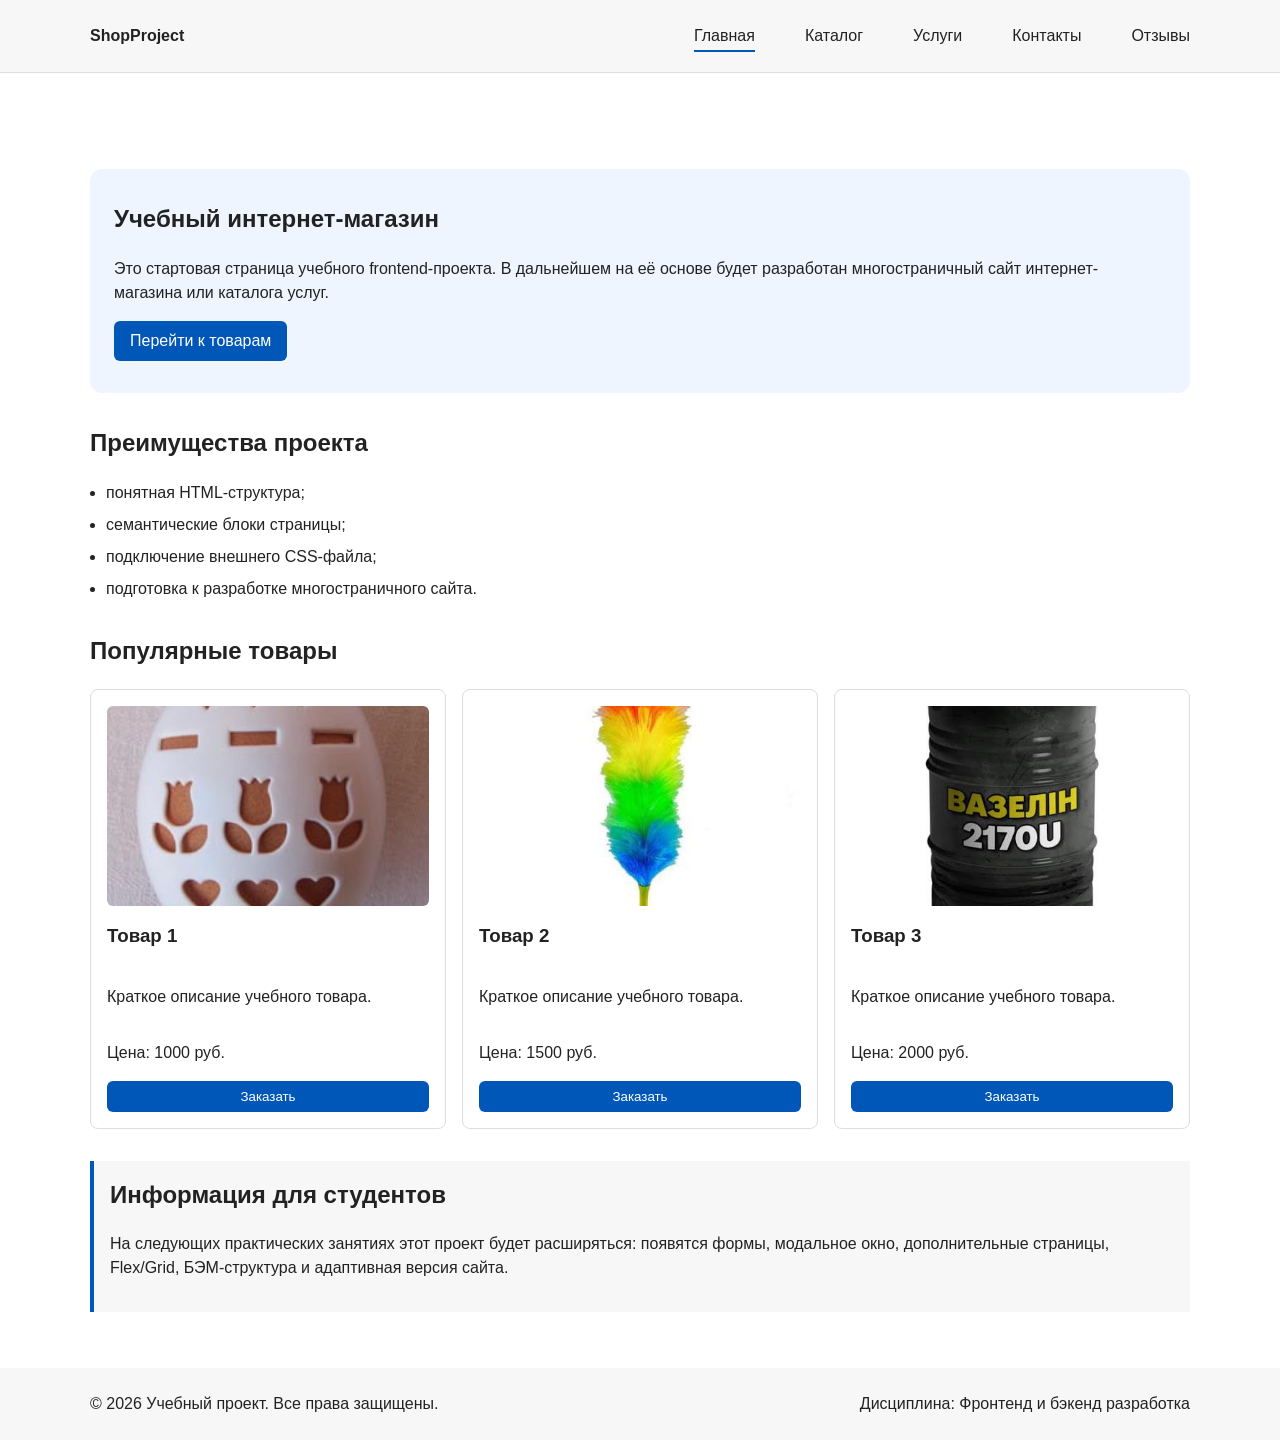
==== commit 9e8b8e46: "add some fnc" ====
--- a/index.html
+++ b/index.html
@@ -1,206 +1,213 @@
-<!DOCTYPE html>
-<html lang="ru">
-<head>
-  <meta charset="UTF-8">
-  <meta name="viewport" content="width=device-width, initial-scale=1.0">
-  <meta property="og:type" content="website">
-<meta property="og:title" content="Учебный интернет-магазин">
-<meta property="og:description" content="Учебный frontend-проект интернет-магазина.">
-<meta property="og:image" content="https://username.github.io/kr1-html-css-shop/images/preview.jpg">
-  <title>Каталог товаров</title>
-  <link rel="stylesheet" href="css/style.css">
-  <script src="js/main.js" defer></script>
-</head>
-<body>
-<header class="header">
-    <div class="header__container">
-        <a href="index.html" class="logo">ShopProject</a>
-        <nav class="nav">
-            <ul class="nav__list">
-                <li class="nav__item"><a href="index.html" class="nav__link">Главная</a></li>
-                <li class="nav__item"><a href="catalog.html" class="nav__link">Каталог</a></li>
-                <li class="nav__item"><a href="contacts.html" class="nav__link">Контакты</a></li>
-                <li class="nav__item"><a href="#advantages" class="nav__link">Преимущества</a></li>
-                <li class="nav__item"><a href="#popular" class="nav__link">Популярные товары</a></li>
-                <li class="nav__item"><a href="#contacts" class="nav__link">Обратная связь</a></li>
-            </ul>
-        </nav>
-    </div>
-</header>
-
-  <main>
-    <section class="hero">
-      <h1 class="hero__title">Учебный интернет-магазин</h1>
-      <p class="hero__text">
-        Это стартовая страница учебного frontend-проекта.
-        В дальнейшем на её основе будет разработан многостраничный сайт
-        интернет-магазина или каталога услуг.
-      </p>
-      <a class="button" href="#popular">Перейти к товарам</a>
-    </section>
-
-    <section class="section" id="advantages">
-      <h2 class="section__title">Преимущества проекта</h2>
-
-      <ul class="advantages-list">
-        <li class="advantages-list__item">понятная HTML-структура;</li>
-        <li class="advantages-list__item">семантические блоки страницы;</li>
-        <li class="advantages-list__item">подключение внешнего CSS-файла;</li>
-        <li class="advantages-list__item">подготовка к разработке многостраничного сайта.</li>
-      </ul>
-    </section>
-
-    <section class="section section--products" id="popular">
-      <h2 class="section__title">Популярные товары</h2>
-
-      <div class="product-grid">
-        <article class="product-card">
-          <h3 class="product-card__title">Товар 1</h3>
-          <p class="product-card__description">Краткое описание учебного товара.</p>
-          <p class="product-card__price">Цена: 1000 руб.</p>
-          <button class="button product-card__button" type="button" data-product="Товар 1">
-            Заказать
-          </button>
-        </article>
-
-        <article class="product-card">
-          <h3 class="product-card__title">Товар 2</h3>
-          <p class="product-card__description">Краткое описание учебного товара.</p>
-          <p class="product-card__price">Цена: 1500 руб.</p>
-          <button class="button product-card__button" type="button" data-product="Товар 2">
-            Заказать
-          </button>
-        </article>
-
-        <article class="product-card">
-          <h3 class="product-card__title">Товар 3</h3>
-          <p class="product-card__description">Краткое описание учебного товара.</p>
-          <p class="product-card__price">Цена: 2000 руб.</p>
-          <button class="button product-card__button" type="button" data-product="Товар 3">
-            Заказать
-          </button>
-        </article>
+  <!DOCTYPE html>
+  <html lang="ru">
+  <head>
+    <meta charset="UTF-8">
+    <meta name="viewport" content="width=device-width, initial-scale=1.0">
+    <meta property="og:type" content="website">
+  <meta property="og:title" content="Учебный интернет-магазин">
+  <meta property="og:description" content="Учебный frontend-проект интернет-магазина.">
+  <meta property="og:image" content="https://username.github.io/kr1-html-css-shop/images/preview.jpg">
+    <title>Учебный интернет магазин</title>
+    <link rel="stylesheet" href="css/style.css">
+    <script src="js/main.js" defer></script>
+  </head>
+  <body>
+  <header class="header">
+      <div class="header__container">
+          <a href="index.html" class="logo">ShopProject</a>
+          <nav class="nav">
+              <ul class="nav__list">
+                  <li class="nav__item"><a href="index.html" class="nav__link nav__link--active">Главная</a></li>
+                  <li class="nav__item"><a href="catalog.html" class="nav__link">Каталог</a></li>
+                  <li class="nav__item"><a href="service.html" class="nav__link">Услуги</a></li>
+                  <li class="nav__item"><a href="contacts.html" class="nav__link">Контакты</a></li>
+                                                  <li class="nav__item"><a href="review.html" class="nav__link">Отзывы</a></li>
+
+  <!--                 <li class="nav__item"><a href="#advantages" class="nav__link">Преимущества</a></li>
+                  <li class="nav__item"><a href="#popular" class="nav__link">Популярные товары</a></li> -->
+  <!--                 <li class="nav__item"><a href="#contacts" class="nav__link">Обратная связь</a></li>
+  -->            </ul>
+          </nav>
       </div>
-    </section>
-
-    <aside class="info-block">
-      <h2 class="info-block__title">Информация для студентов</h2>
-      <p class="info-block__text">
-        На следующих практических занятиях этот проект будет расширяться:
-        появятся формы, модальное окно, дополнительные страницы, Flex/Grid,
-        БЭМ-структура и адаптивная версия сайта.
-      </p>
-    </aside>
-  </main>
-
-  <footer class="footer" id="contacts">
-    <div class="footer__container">
-      <p class="footer__copyright">&copy; 2026 Учебный проект. Все права защищены.</p>
-      <p class="footer__discipline">Дисциплина: Фронтенд и бэкенд разработка</p>
-    </div>
-  </footer>
-
-  <dialog class="order-dialog" id="order-dialog" aria-labelledby="order-dialog-title">
-    <h2 class="order-dialog__title" id="order-dialog-title">Оформление заявки</h2>
-
-    <form class="order-form" id="order-form" action="#" method="post" novalidate>
-      <input id="selected-product" name="selected-product" type="hidden">
-
-      <div class="form-field">
-        <label class="form-field__label" for="order-name">Имя</label>
-        <input
-          class="form-field__input"
-          id="order-name"
-          name="name"
-          type="text"
-          placeholder="Введите ваше имя"
-          minlength="2"
-          autocomplete="given-name"
-          required
-        >
+  </header>
+
+    <main>
+      <section class="hero">
+        <h1 class="hero__title">Учебный интернет-магазин</h1>
+        <p class="hero__text">
+          Это стартовая страница учебного frontend-проекта.
+          В дальнейшем на её основе будет разработан многостраничный сайт
+          интернет-магазина или каталога услуг.
+        </p>
+        <a class="button" href="#popular">Перейти к товарам</a>
+      </section>
+
+      <section class="section" id="advantages">
+        <h2 class="section__title">Преимущества проекта</h2>
+
+        <ul class="advantages-list">
+          <li class="advantages-list__item">понятная HTML-структура;</li>
+          <li class="advantages-list__item">семантические блоки страницы;</li>
+          <li class="advantages-list__item">подключение внешнего CSS-файла;</li>
+          <li class="advantages-list__item">подготовка к разработке многостраничного сайта.</li>
+        </ul>
+      </section>
+
+      <section class="section section--products" id="popular">
+        <h2 class="section__title">Популярные товары</h2>
+
+        <div class="product-grid">
+          <article class="product-card">
+            <img src="images/1.jpg" alt="Товар 1" class="product-card__image">
+            <h3 class="product-card__title">Товар 1</h3>
+            <p class="product-card__description">Краткое описание учебного товара.</p>
+            <p class="product-card__price">Цена: 1000 руб.</p>
+            <button class="button product-card__button" type="button" data-product="Товар 1">
+              Заказать
+            </button>
+          </article>
+
+          <article class="product-card">
+            <img src="images/2.jpeg" alt="Товар 2" class="product-card__image">
+
+            <h3 class="product-card__title">Товар 2</h3>
+            <p class="product-card__description">Краткое описание учебного товара.</p>
+            <p class="product-card__price">Цена: 1500 руб.</p>
+            <button class="button product-card__button" type="button" data-product="Товар 2">
+              Заказать
+            </button>
+          </article>
+
+          <article class="product-card">
+            <img src="images/3.jpeg" alt="Товар 3" class="product-card__image">
+            <h3 class="product-card__title">Товар 3</h3>
+            <p class="product-card__description">Краткое описание учебного товара.</p>
+            <p class="product-card__price">Цена: 2000 руб.</p>
+            <button class="button product-card__button" type="button" data-product="Товар 3">
+              Заказать
+            </button>
+          </article>
+        </div>
+      </section>
+
+      <aside class="info-block">
+        <h2 class="info-block__title">Информация для студентов</h2>
+        <p class="info-block__text">
+          На следующих практических занятиях этот проект будет расширяться:
+          появятся формы, модальное окно, дополнительные страницы, Flex/Grid,
+          БЭМ-структура и адаптивная версия сайта.
+        </p>
+      </aside>
+    </main>
+
+    <footer class="footer" id="contacts">
+      <div class="footer__container">
+        <p class="footer__copyright">&copy; 2026 Учебный проект. Все права защищены.</p>
+        <p class="footer__discipline">Дисциплина: Фронтенд и бэкенд разработка</p>
       </div>
-
-      <div class="form-field">
-        <label class="form-field__label" for="order-email">E-mail</label>
-        <input
-          class="form-field__input"
-          id="order-email"
-          name="email"
-          type="email"
-          placeholder="example@mail.ru"
-          autocomplete="email"
-          required
-        >
-      </div>
-
-      <div class="form-field">
-        <label class="form-field__label" for="order-phone">Телефон</label>
-        <input
-          class="form-field__input"
-          id="order-phone"
-          name="phone"
-          type="tel"
-          inputmode="tel"
-          placeholder="+7 (900) 000-00-00"
-          pattern="^\+7 \(\d{3}\) \d{3}-\d{2}-\d{2}$"
-          required
-        >
-        <small class="form-field__hint">Формат: +7 (900) 000-00-00</small>
-      </div>
-
-      <div class="form-field">
-        <label class="form-field__label" for="order-date">Дата связи</label>
-        <input
-          class="form-field__input"
-          id="order-date"
-          name="date"
-          type="date"
-        >
-      </div>
-
-      <div class="form-field">
-        <label class="form-field__label" for="order-topic">Тема заявки</label>
-        <select class="form-field__select" id="order-topic" name="topic" required>
-          <option value="">Выберите тему</option>
-          <option value="product">Заказ товара</option>
-          <option value="consultation">Консультация</option>
-          <option value="delivery">Доставка</option>
-        </select>
-      </div>
-
-      <div class="form-field">
-        <label class="form-field__label" for="order-comment">Комментарий</label>
-        <textarea
-          class="form-field__textarea"
-          id="order-comment"
-          name="comment"
-          rows="4"
-          placeholder="Укажите дополнительную информацию"
-        ></textarea>
-      </div>
-
-      <div class="form-field form-field--checkbox">
-        <label class="form-field__checkbox-label">
-          <input
-            class="form-field__checkbox"
-            id="order-agreement"
-            name="agreement"
-            type="checkbox"
+    </footer>
+
+    <dialog class="order-dialog" id="order-dialog" aria-labelledby="order-dialog-title">
+      <h2 class="order-dialog__title" id="order-dialog-title">Оформление заявки</h2>
+
+      <form class="order-form" id="order-form" action="#" method="post" novalidate>
+        <input id="selected-product" name="selected-product" type="hidden">
+
+        <div class="form-field">
+          <label class="form-field__label" for="order-name">Имя</label>
+          <input
+            class="form-field__input"
+            id="order-name"
+            name="name"
+            type="text"
+            placeholder="Введите ваше имя"
+            minlength="2"
+            autocomplete="given-name"
             required
           >
-          Я согласен на обработку данных
-        </label>
-      </div>
-
-      <div class="form-actions">
-        <button class="button form-actions__button" type="button" id="close-order-dialog">Закрыть</button>
-        <button class="button form-actions__button" type="submit">Отправить заявку</button>
-      </div>
-    </form>
-  </dialog>
-
-  <p class="success-message" id="success-message" hidden>
-    Форма успешно отправлена!
-  </p>
-</body>
-</html>+        </div>
+
+        <div class="form-field">
+          <label class="form-field__label" for="order-email">E-mail</label>
+          <input
+            class="form-field__input"
+            id="order-email"
+            name="email"
+            type="email"
+            placeholder="example@mail.ru"
+            autocomplete="email"
+            required
+          >
+        </div>
+
+        <div class="form-field">
+          <label class="form-field__label" for="order-phone">Телефон</label>
+          <input
+            class="form-field__input"
+            id="order-phone"
+            name="phone"
+            type="tel"
+            inputmode="tel"
+            placeholder="+7 (900) 000-00-00"
+            pattern="^\+7 \(\d{3}\) \d{3}-\d{2}-\d{2}$"
+            required
+          >
+          <small class="form-field__hint">Формат: +7 (900) 000-00-00</small>
+        </div>
+
+        <div class="form-field">
+          <label class="form-field__label" for="order-date">Дата связи</label>
+          <input
+            class="form-field__input"
+            id="order-date"
+            name="date"
+            type="date"
+          >
+        </div>
+
+        <div class="form-field">
+          <label class="form-field__label" for="order-topic">Тема заявки</label>
+          <select class="form-field__select" id="order-topic" name="topic" required>
+            <option value="">Выберите тему</option>
+            <option value="product">Заказ товара</option>
+            <option value="consultation">Консультация</option>
+            <option value="delivery">Доставка</option>
+          </select>
+        </div>
+
+        <div class="form-field">
+          <label class="form-field__label" for="order-comment">Комментарий</label>
+          <textarea
+            class="form-field__textarea"
+            id="order-comment"
+            name="comment"
+            rows="4"
+            placeholder="Укажите дополнительную информацию"
+          ></textarea>
+        </div>
+
+        <div class="form-field form-field--checkbox">
+          <label class="form-field__checkbox-label">
+            <input
+              class="form-field__checkbox"
+              id="order-agreement"
+              name="agreement"
+              type="checkbox"
+              required
+            >
+            Я согласен на обработку данных
+          </label>
+        </div>
+
+        <div class="form-actions">
+          <button class="button form-actions__button" type="button" id="close-order-dialog">Закрыть</button>
+          <button class="button form-actions__button" type="submit">Отправить заявку</button>
+        </div>
+      </form>
+    </dialog>
+
+    <p class="success-message" id="success-message" hidden>
+      Форма успешно отправлена!
+    </p>
+  </body>
+  </html>
--- a/css/style.css
+++ b/css/style.css
@@ -20,6 +20,7 @@
   --space-md: 16px;
   --space-lg: 24px;
   --space-xl: 32px;
+  --space-nav: 50px;
 
   --radius-sm: 6px;
   --radius-md: 8px;
@@ -50,6 +51,10 @@
   line-height: 1.5;
   color: var(--color-text);
   background-color: var(--color-bg);
+
+  display: flex;
+  flex-direction: column;
+  min-height: 100vh;
 }
 
 header,
@@ -100,6 +105,7 @@
   /* Отступ равен высоте хедера с его паддингами. 
      Если высота хедера изменилась, поправьте это значение */
   margin-top: calc(var(--space-lg) * 2 + 1.5em); 
+  flex-grow: 1; 
 }
 
 
@@ -119,11 +125,13 @@
   font-weight: bold;
   text-decoration: none;
   color: var(--color-text);
+  flex:1;
 }
 
 .logo:hover {
   color: var(--color-text);
 }
+
 
 /* Блок: nav */
 .nav__list {
@@ -132,7 +140,9 @@
   list-style: none;
   display: flex;
   flex-wrap: wrap;
-  gap: var(--space-md);
+  gap: var(--space-nav);
+  
+
 }
 
 .nav__item {
@@ -144,8 +154,14 @@
   text-decoration: none;
 }
 
-.nav__link:hover {
-  text-decoration: underline;
+
+
+.product-card__image {
+  width: 100%;                  /* Растягиваем на всю ширину карточки */
+  height: 200px;                /* Задаем фиксированную высоту для аккуратной сетки */
+  object-fit: cover;            /* Картинка будет красиво заполнять область без деформации */
+  border-radius: var(--radius-sm); /* Слегка скругляем углы у фото */
+  margin-bottom: var(--space-md);  /* Делаем отступ снизу до заголовка */
 }
 
 /* Блок: button */
@@ -265,6 +281,136 @@
   margin: 0;
 }
 
+
+/* УСЛУГИ */
+.catalog-service {
+  max-width: var(--container-width); /* Ограничиваем ширину как у остальных секций */
+  margin: 0 auto var(--space-xl);    /* Центрируем по горизонтали и даем отступ снизу */
+}
+
+/* Сетка карточек услуг */
+.service-grid {
+  display: grid;
+  /* Адаптивная сетка: карточки не уже 280px, занимают всё доступное место */
+  grid-template-columns: repeat(auto-fit, minmax(280px, 1fr)); 
+  gap: var(--space-md);              /* Отступы между карточками */
+}
+
+/* Карточка услуги (наследуем стили от product-card для единообразия) */
+.service-card {
+  padding: var(--space-md);
+  border: 1px solid var(--color-border);
+  border-radius: var(--radius-md);
+  background-color: var(--color-bg);
+  display: flex;
+  flex-direction: column;            /* Вертикальное расположение элементов */
+  transition: border-color 0.2s ease;
+}
+
+.service-card:hover {
+  border-color: var(--color-primary);
+}
+
+.service-card__title {
+  margin-top: 0;
+}
+
+.service-card__button {
+  margin-top: auto;                  /* Прижимает кнопку к низу карточки */
+}
+
+.section__review{
+  display: flex;
+  flex-direction: row;
+  gap:var(--space-xl);
+  align-items: center;
+}
+
+.review__button{
+  width: 30%;
+  height: 50px;
+}
+
+.review_list__grid{
+  display: grid;
+  grid-template-columns: repeat(auto-fit, minmax(280px, 1fr)); 
+  gap: var(--space-md); 
+    
+}
+
+.review_list {
+  max-width: var(--container-width); /* Ограничение до 1100px */
+  margin: 0 auto var(--space-xl);    /* Центрирование + отступ снизу */
+}
+
+.review_examp{
+  padding: var(--space-md);
+  border: 1px solid var(--color-border);
+  border-radius: var(--radius-md);
+  background-color: var(--color-bg);
+  display: flex;
+  flex-direction: column;            /* Вертикальное расположение элементов */
+  transition: border-color 0.2s ease;
+}
+.review_examp:hover {
+  border-color: var(--color-primary); /* Синяя обводка при наведении */
+}
+
+/* Блок: nav */
+.nav__list {
+  padding: 0;
+  margin: 0;
+  list-style: none;
+  display: flex;
+  flex-wrap: wrap;
+  gap: var(--space-nav); /* ← твоё расстояние между пунктами меню */
+}
+
+.nav__item {
+  margin-bottom: 0;
+}
+
+.nav__link {
+  position: relative;
+  color: var(--color-text);
+  text-decoration: none; /* ← убираем стандартное подчёркивание ВООБЩЕ */
+  font-weight: 500;
+  padding: var(--space-xs) 0;
+}
+
+/* УБИРАЕМ underline при наведении — он создавал вторую линию */
+.nav__link:hover {
+  color: var(--color-primary);
+  /* text-decoration: underline; ← ЭТО УДАЛИТЬ */
+}
+
+/* Красивая линия через псевдоэлемент */
+.nav__link::after {
+  content: '';
+  position: absolute;
+  left: 0;
+  bottom: -4px; /* отступ линии от текста */
+  width: 100%;
+  height: 2px;
+  background-color: var(--color-primary);
+  transform: scaleX(0);
+  transform-origin: center;
+  transition: transform 0.2s ease;
+}
+
+.nav__link:hover::after {
+  transform: scaleX(1);
+}
+
+.nav__link--active::after {
+  transform: scaleX(1);
+}
+
+.nav__link:focus-visible {
+  outline: 2px solid var(--color-primary);
+  outline-offset: 4px;
+}
+
 /* ===============================
    5. Форма и модальное окно
    =============================== */
@@ -414,3 +560,65 @@
     text-align: center;
   }
 }
+
+.catalog-layout {
+  max-width: var(--container-width);
+  margin: 0 auto var(--space-xl);
+  display: grid;
+  grid-template-columns: 260px 1fr; 
+  gap: var(--space-lg);
+  padding: 0 var(--space-lg); 
+}
+
+
+.catalog-filters {
+  background-color: var(--color-surface);
+  padding: var(--space-md);
+  border-radius: var(--radius-md);
+  border: 1px solid var(--color-border);
+}
+
+.catalog-filters h2 {
+  margin-top: 0;
+  font-size: 1.2rem;
+}
+
+.filters-form fieldset {
+  border: none;
+  padding: 0;
+  margin: 0 0 var(--space-md) 0;
+}
+
+.filters-form legend {
+  font-weight: bold;
+  margin-bottom: var(--space-sm);
+}
+
+.filters-form label {
+  display: block;
+  margin-bottom: var(--space-xs);
+  cursor: pointer;
+}
+
+.price-inputs {
+  display: flex;
+  flex-direction: column;
+  gap: var(--space-xs);
+}
+
+.price-inputs input {
+  width: 100%;
+  padding: 8px;
+  border: 1px solid var(--color-border);
+  border-radius: var(--radius-sm);
+}
+
+@media (max-width: 768px) {
+  .catalog-layout {
+    grid-template-columns: 1fr; 
+  }
+  
+  .catalog-filters {
+    order: -1; 
+  }
+}
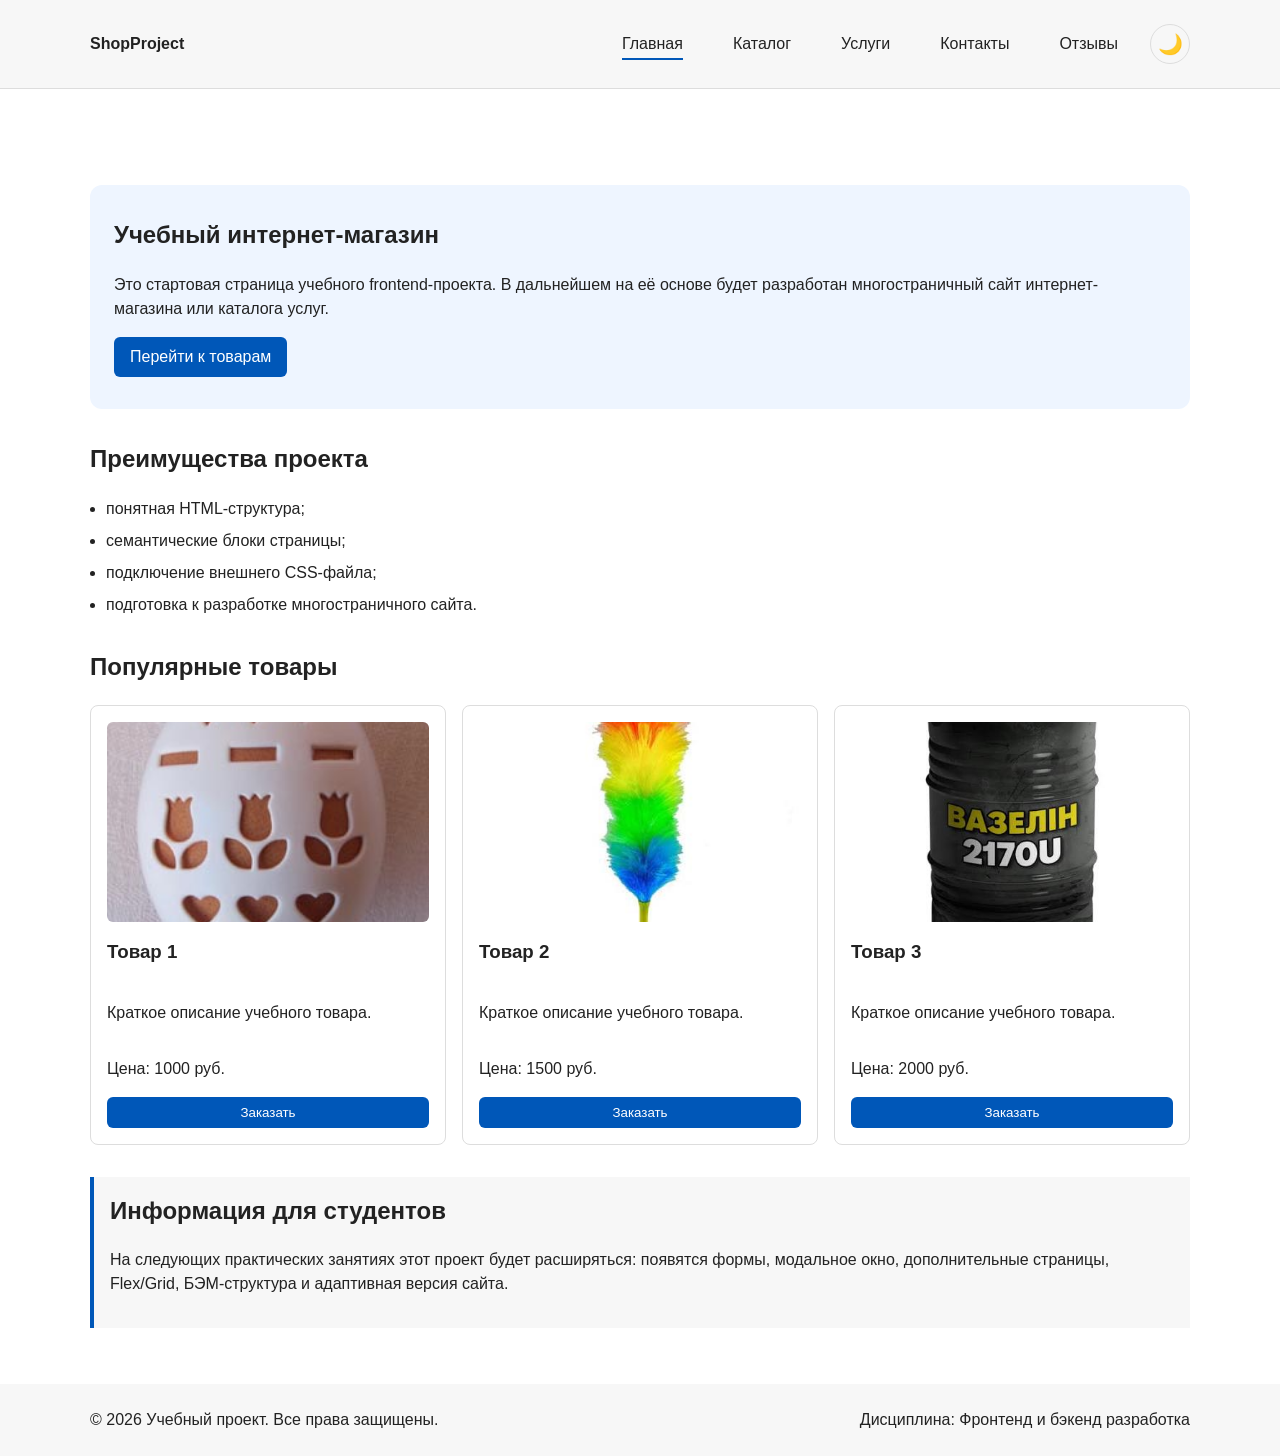
==== commit 76808449: "add some fnc map darktheme" ====
--- a/index.html
+++ b/index.html
@@ -9,6 +9,11 @@
   <meta property="og:image" content="https://username.github.io/kr1-html-css-shop/images/preview.jpg">
     <title>Учебный интернет магазин</title>
     <link rel="stylesheet" href="css/style.css">
+      <script>
+    if (window.location.hash === '#dark') {
+      document.documentElement.setAttribute('data-theme', 'dark');
+    }
+  </script>
     <script src="js/main.js" defer></script>
   </head>
   <body>
@@ -28,6 +33,7 @@
   <!--                 <li class="nav__item"><a href="#contacts" class="nav__link">Обратная связь</a></li>
   -->            </ul>
           </nav>
+          <button class="theme-toggle" id="themeToggle" type="button" aria-label="Переключить тему">🌙</button>
       </div>
   </header>
 
--- a/css/style.css
+++ b/css/style.css
@@ -411,6 +411,27 @@
   outline-offset: 4px;
 }
 
+/* Стили для контейнера карты */
+.map-container {
+  width: 100%;
+  max-width: var(--container-width);
+  border: 1px solid var(--color-border);
+  border-radius: var(--radius-lg);
+  overflow: hidden; /* Чтобы скругление углов применялось и к карте внутри */
+  box-shadow: 0 4px 12px rgba(0, 0, 0, 0.05);
+  margin-top: var(--space-md);
+}
+
+.map-container iframe {
+  display: block; /* Убирает лишние отступы снизу инлайнового фрейма */
+}
+
+/* Фильтр для темной темы, чтобы карта не слепила ночью */
+[data-theme="dark"] .map-container iframe {
+  filter: grayscale(1) invert(1) hue-rotate(180deg);
+  opacity: 0.8;
+}
+
 /* ===============================
    5. Форма и модальное окно
    =============================== */
@@ -622,3 +643,68 @@
     order: -1; 
   }
 }
+
+/* ===============================
+   ТЕМНАЯ ТЕМА
+=============================== */
+
+/* Переопределение переменных при наличии атрибута data-theme="dark" */
+[data-theme="dark"] {
+  --color-bg: #121212;
+  --color-text: #e0e0e0;
+  --color-muted: #a0a0a0;
+  --color-primary: #4da3ff; /* Более светлый синий для темного фона */
+  --color-primary-dark: #80bfff;
+  --color-border: #333333;
+  --color-surface: #1e1e1e;
+  --color-surface-accent: #1a2533;
+  --color-success-bg: #1a2f1c;
+}
+
+/* Плавный переход всех цветов при смене темы */
+body, 
+.header, 
+.footer, 
+.product-card, 
+.service-card, 
+.review_examp, 
+.catalog-filters, 
+.order-dialog, 
+.form-field__input, 
+.form-field__select, 
+.form-field__textarea {
+  transition: background-color 0.3s ease, color 0.3s ease, border-color 0.3s ease;
+}
+
+/* Кнопка переключения темы в хедере */
+.theme-toggle {
+  display: flex;
+  align-items: center;
+  justify-content: center;
+  width: 40px;
+  height: 40px;
+  padding: 0;
+  margin-left: var(--space-md);
+  background-color: transparent;
+  border: 1px solid var(--color-border);
+  border-radius: 50%;
+  cursor: pointer;
+  font-size: 20px;
+  line-height: 1;
+  color: var(--color-text);
+  transition: all 0.3s ease;
+}
+
+.theme-toggle:hover {
+  background-color: var(--color-surface-accent);
+  border-color: var(--color-primary);
+  color: var(--color-primary);
+}
+
+/* Адаптив: на мобильных кнопка темы не должна ломать меню */
+@media (max-width: 768px) {
+  .theme-toggle {
+    margin-left: 0;
+    margin-top: var(--space-sm);
+  }
+}
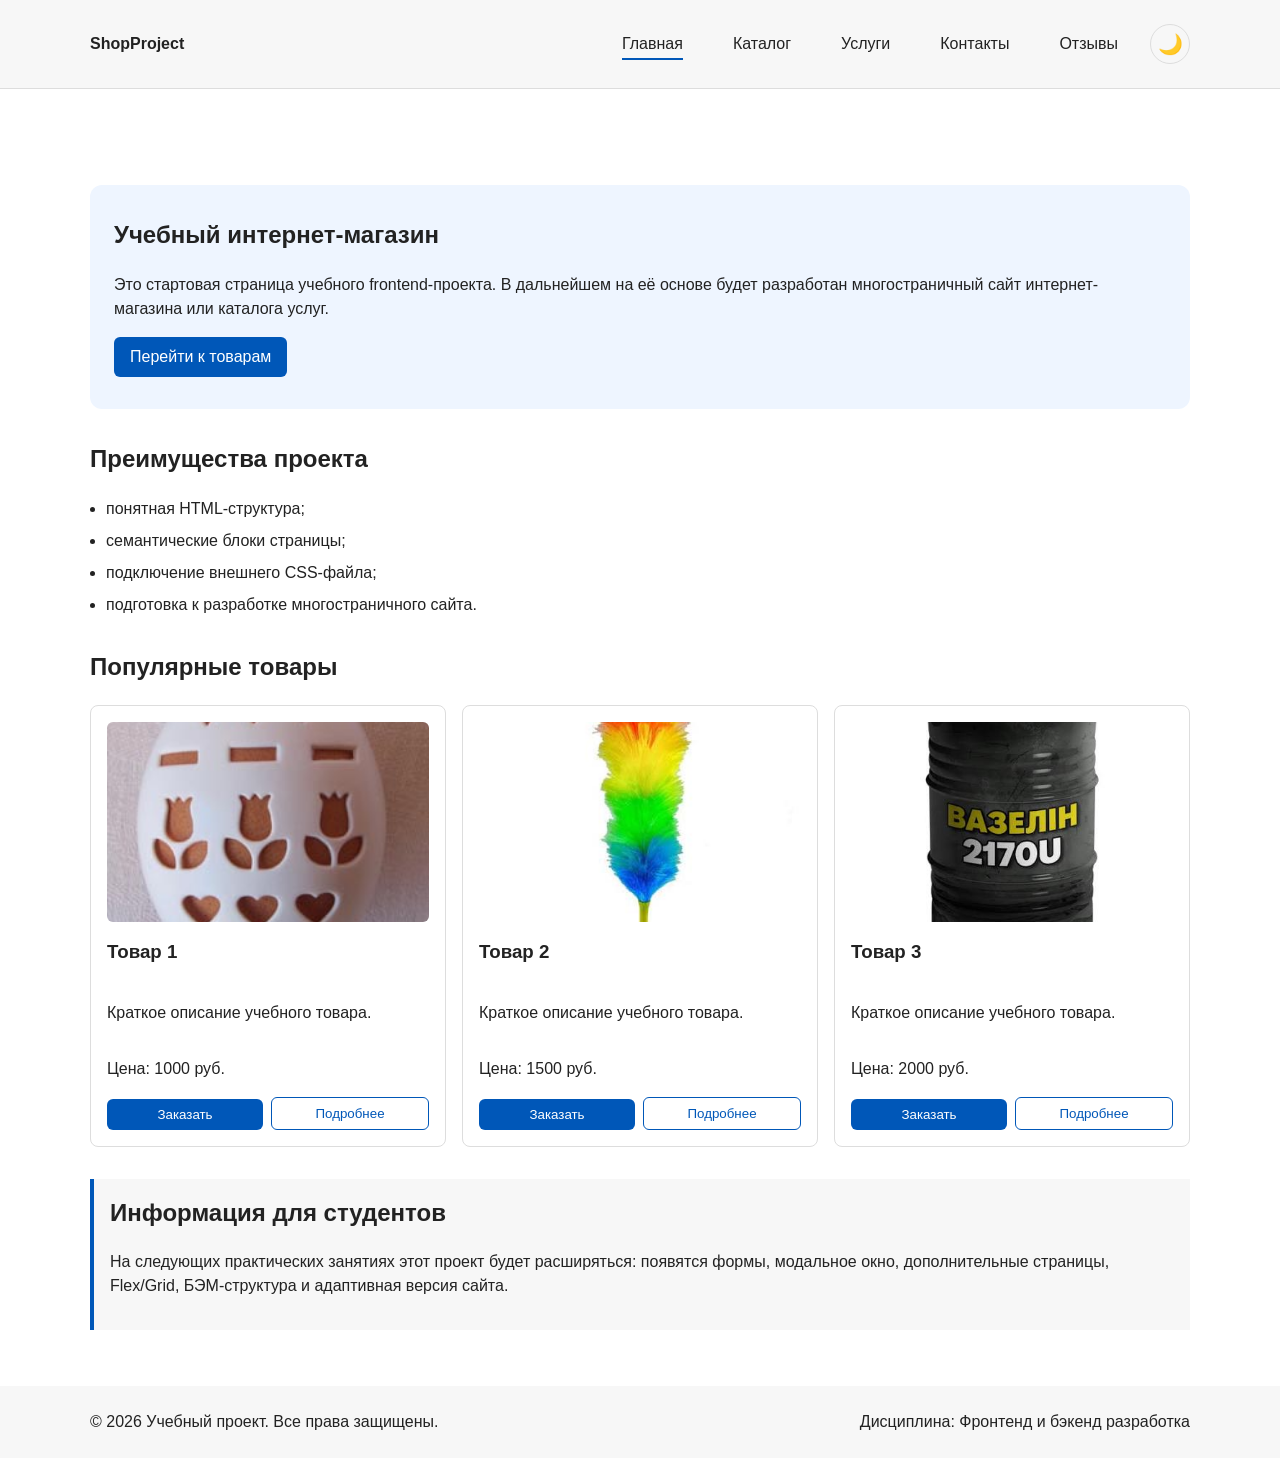
==== commit a46523f1: "lastChanges" ====
--- a/index.html
+++ b/index.html
@@ -63,36 +63,55 @@
         <h2 class="section__title">Популярные товары</h2>
 
         <div class="product-grid">
-          <article class="product-card">
-            <img src="images/1.jpg" alt="Товар 1" class="product-card__image">
-            <h3 class="product-card__title">Товар 1</h3>
-            <p class="product-card__description">Краткое описание учебного товара.</p>
-            <p class="product-card__price">Цена: 1000 руб.</p>
-            <button class="button product-card__button" type="button" data-product="Товар 1">
-              Заказать
-            </button>
-          </article>
-
-          <article class="product-card">
-            <img src="images/2.jpeg" alt="Товар 2" class="product-card__image">
-
-            <h3 class="product-card__title">Товар 2</h3>
-            <p class="product-card__description">Краткое описание учебного товара.</p>
-            <p class="product-card__price">Цена: 1500 руб.</p>
-            <button class="button product-card__button" type="button" data-product="Товар 2">
-              Заказать
-            </button>
-          </article>
-
-          <article class="product-card">
-            <img src="images/3.jpeg" alt="Товар 3" class="product-card__image">
-            <h3 class="product-card__title">Товар 3</h3>
-            <p class="product-card__description">Краткое описание учебного товара.</p>
-            <p class="product-card__price">Цена: 2000 руб.</p>
-            <button class="button product-card__button" type="button" data-product="Товар 3">
-              Заказать
-            </button>
-          </article>
+           <article class="product-card" 
+                 data-price="1000" 
+                 data-category="popular"
+                 data-title="Товар 1"
+                 data-image="images/1.jpg"
+                 data-full-description="Это подробное описание Товара 1 с главной страницы. Здесь можно разместить много текста о характеристиках, преимуществах, способах применения и другой полезной информации для покупателя.">
+          <img src="images/1.jpg" alt="Товар 1" class="product-card__image">
+          <h3 class="product-card__title">Товар 1</h3>
+          <p class="product-card__description">Краткое описание учебного товара.</p>
+          <p class="product-card__price">Цена: 1000 руб.</p>
+          <div class="product-card__actions">
+            <button class="button product-card__button" type="button" data-product="Товар 1">Заказать</button>
+            <button class="button button--secondary product-card__details-button" type="button">Подробнее</button>
+          </div>
+        </article>
+
+        <!-- Товар 2 -->
+        <article class="product-card" 
+                 data-price="1500" 
+                 data-category="new"
+                 data-title="Товар 2"
+                 data-image="images/2.jpeg"
+                 data-full-description="Подробное описание Товара 2 с информацией о материалах, размерах, цвете и других важных характеристиках. Этот товар отлично подойдёт для повседневного использования.">
+          <img src="images/2.jpeg" alt="Товар 2" class="product-card__image">
+          <h3 class="product-card__title">Товар 2</h3>
+          <p class="product-card__description">Краткое описание учебного товара.</p>
+          <p class="product-card__price">Цена: 1500 руб.</p>
+          <div class="product-card__actions">
+            <button class="button product-card__button" type="button" data-product="Товар 2">Заказать</button>
+            <button class="button button--secondary product-card__details-button" type="button">Подробнее</button>
+          </div>
+        </article>
+
+        <!-- Товар 3 -->
+        <article class="product-card" 
+                 data-price="2000" 
+                 data-category="popular"
+                 data-title="Товар 3"
+                 data-image="images/3.jpeg"
+                 data-full-description="Развёрнутое описание Товара 3. Включает технические спецификации, инструкцию по уходу, информацию о гарантии и условиях доставки.">
+          <img src="images/3.jpeg" alt="Товар 3" class="product-card__image">
+          <h3 class="product-card__title">Товар 3</h3>
+          <p class="product-card__description">Краткое описание учебного товара.</p>
+          <p class="product-card__price">Цена: 2000 руб.</p>
+          <div class="product-card__actions">
+            <button class="button product-card__button" type="button" data-product="Товар 3">Заказать</button>
+            <button class="button button--secondary product-card__details-button" type="button">Подробнее</button>
+          </div>
+        </article>
         </div>
       </section>
 
@@ -212,6 +231,26 @@
       </form>
     </dialog>
 
+    <dialog class="product-details-dialog" id="product-details-dialog" aria-labelledby="product-details-title">
+    <div class="product-details">
+      <button class="product-details__close" id="close-product-details" type="button" aria-label="Закрыть">×</button>
+      
+      <div class="product-details__content">
+        <img src="" alt="" class="product-details__image" id="product-details-image">
+        
+        <div class="product-details__info">
+          <h2 class="product-details__title" id="product-details-title">Название товара</h2>
+          <p class="product-details__price" id="product-details-price">Цена: 0 руб.</p>
+          <p class="product-details__description" id="product-details-description">Описание товара</p>
+          
+          <div class="product-details__actions">
+            <button class="button" id="product-details-order" type="button">Заказать этот товар</button>
+          </div>
+        </div>
+      </div>
+    </div>
+  </dialog>
+
     <p class="success-message" id="success-message" hidden>
       Форма успешно отправлена!
     </p>
--- a/css/style.css
+++ b/css/style.css
@@ -433,6 +433,122 @@
 }
 
 /* ===============================
+   МОДАЛЬНОЕ ОКНО С ДЕТАЛЯМИ ТОВАРА
+=============================== */
+
+/* Кнопка "Подробнее" (вторичный стиль) */
+.button--secondary {
+  background-color: transparent;
+  color: var(--color-primary);
+  border: 1px solid var(--color-primary);
+}
+
+.button--secondary:hover {
+  background-color: var(--color-primary);
+  color: var(--color-white);
+}
+
+/* Контейнер кнопок внутри карточки */
+.product-card__actions {
+  display: flex;
+  gap: var(--space-sm);
+  margin-top: auto;
+  flex-wrap: wrap;
+}
+
+.product-card__actions .button {
+  flex: 1;
+  min-width: 120px;
+}
+
+/* Модальное окно деталей */
+.product-details-dialog {
+  width: min(100% - 32px, 800px);
+  padding: 0;
+  border: none;
+  border-radius: var(--radius-lg);
+  background-color: var(--color-bg);
+}
+
+.product-details-dialog::backdrop {
+  background-color: rgba(0, 0, 0, 0.6);
+}
+
+.product-details {
+  position: relative;
+  padding: var(--space-lg);
+}
+
+.product-details__close {
+  position: absolute;
+  top: var(--space-md);
+  right: var(--space-md);
+  width: 40px;
+  height: 40px;
+  border: none;
+  background: var(--color-surface);
+  border-radius: 50%;
+  font-size: 24px;
+  line-height: 1;
+  cursor: pointer;
+  color: var(--color-text);
+  transition: background-color 0.2s ease;
+  z-index: 10;
+}
+
+.product-details__close:hover {
+  background-color: var(--color-border);
+}
+
+.product-details__content {
+  display: grid;
+  grid-template-columns: 1fr 1fr;
+  gap: var(--space-lg);
+  align-items: start;
+}
+
+.product-details__image {
+  width: 100%;
+  height: auto;
+  border-radius: var(--radius-md);
+  object-fit: cover;
+}
+
+.product-details__title {
+  margin-top: 0;
+  margin-bottom: var(--space-sm);
+  font-size: 1.8rem;
+}
+
+.product-details__price {
+  font-size: 1.4rem;
+  font-weight: bold;
+  color: var(--color-primary);
+  margin-bottom: var(--space-md);
+}
+
+.product-details__description {
+  line-height: 1.6;
+  color: var(--color-text);
+  margin-bottom: var(--space-lg);
+}
+
+.product-details__actions {
+  margin-top: var(--space-lg);
+}
+
+/* Адаптив для мобильных */
+@media (max-width: 768px) {
+  .product-details__content {
+    grid-template-columns: 1fr;
+  }
+  
+  .product-details__title {
+    font-size: 1.4rem;
+  }
+}
+
+/* ===============================
    5. Форма и модальное окно
    =============================== */
 
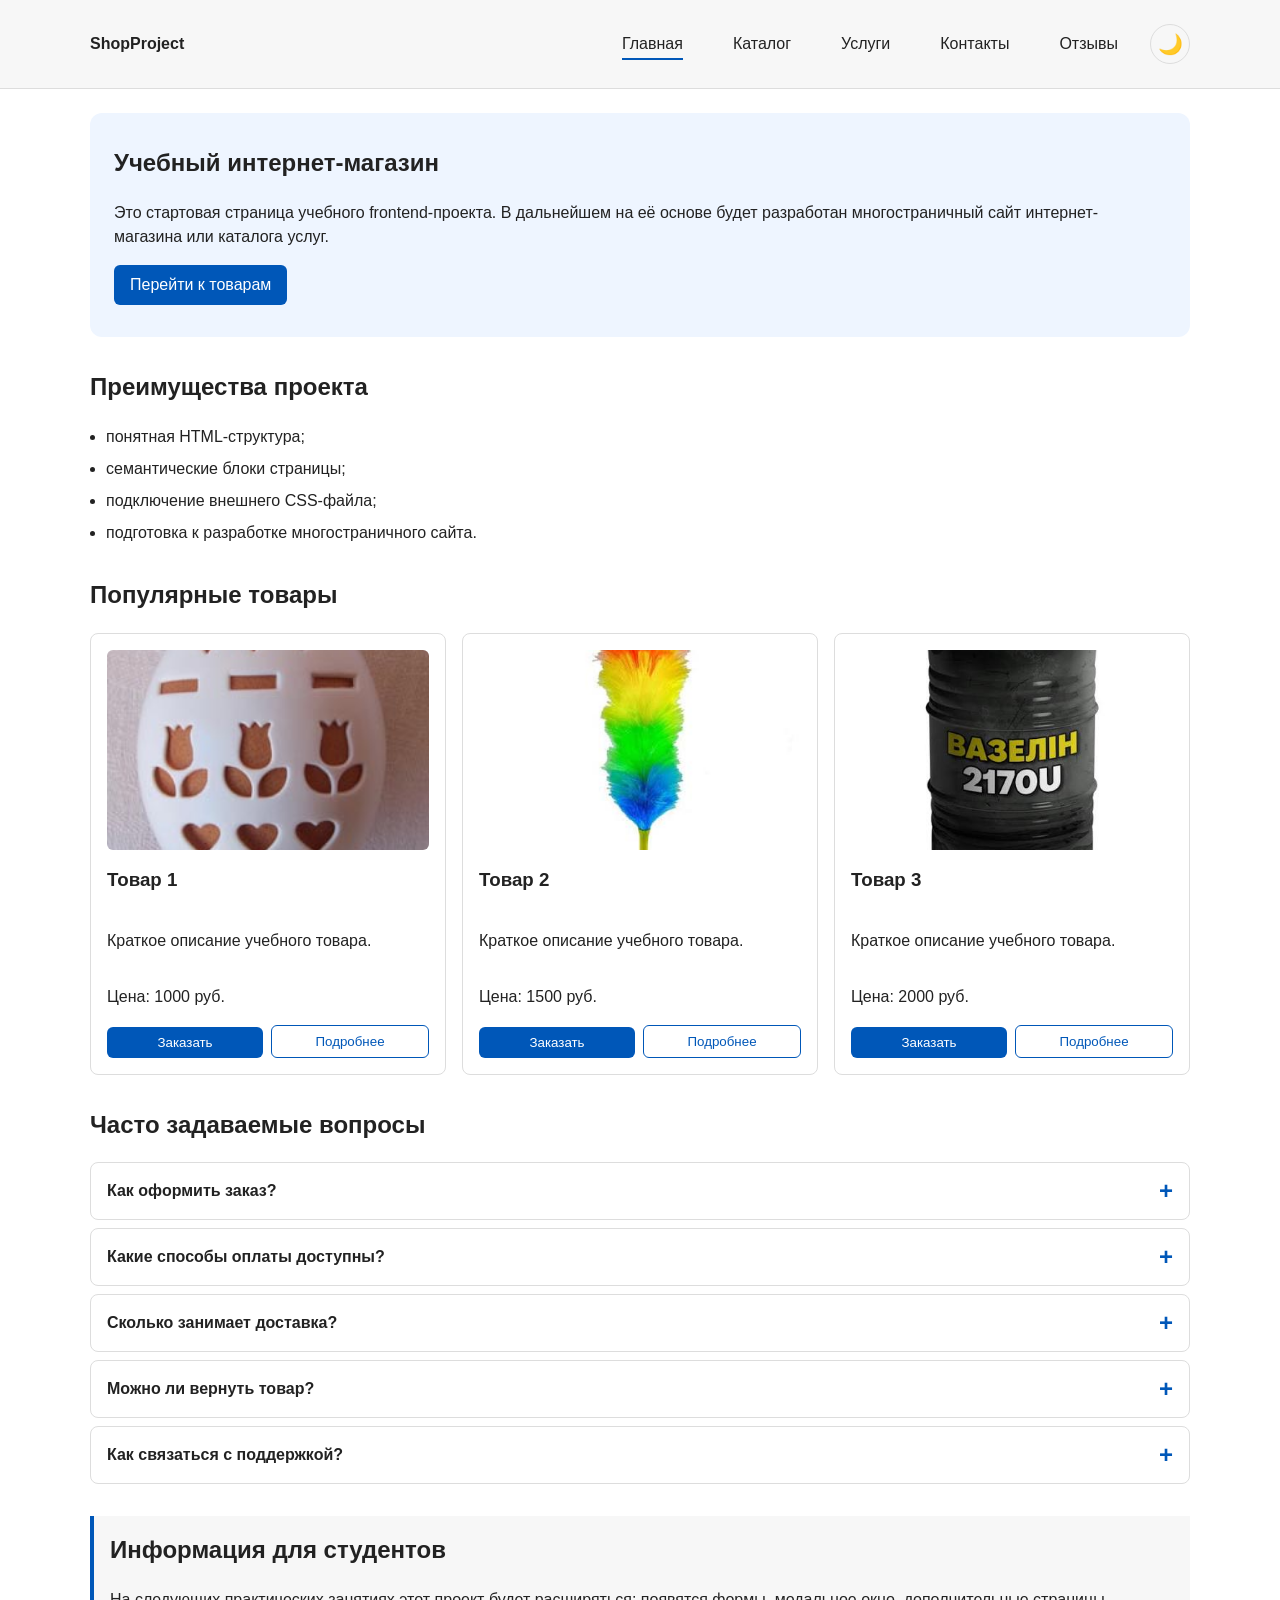
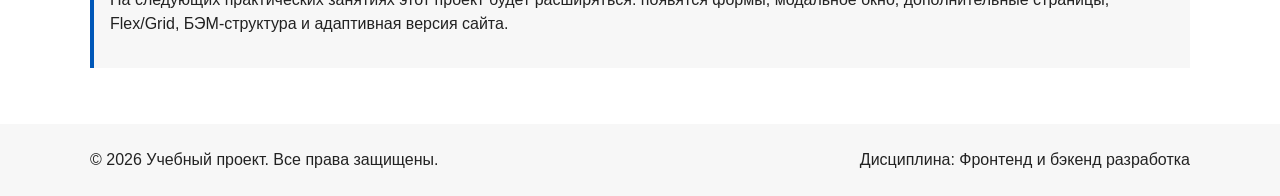
==== commit 625299b5: "Добавление доп функций" ====
--- a/index.html
+++ b/index.html
@@ -114,6 +114,50 @@
         </article>
         </div>
       </section>
+            <!-- ================= FAQ ================= -->
+      <section class="faq" id="faq">
+        <h2 class="section__title">Часто задаваемые вопросы</h2>
+
+        <details class="faq__item">
+          <summary class="faq__question">Как оформить заказ?</summary>
+          <div class="faq__answer">
+            Выберите товар в каталоге, нажмите кнопку «Заказать» и заполните
+            форму. После отправки заявки с вами свяжется менеджер.
+          </div>
+        </details>
+
+        <details class="faq__item">
+          <summary class="faq__question">Какие способы оплаты доступны?</summary>
+          <div class="faq__answer">
+            В учебном проекте доступны банковская карта, оплата при получении
+            и перевод по счёту. Полный список уточняйте у менеджера.
+          </div>
+        </details>
+
+        <details class="faq__item">
+          <summary class="faq__question">Сколько занимает доставка?</summary>
+          <div class="faq__answer">
+            По городу — 1–2 дня, по России — от 3 до 7 дней в зависимости от
+            региона. Точные сроки сообщаются при подтверждении заказа.
+          </div>
+        </details>
+
+        <details class="faq__item">
+          <summary class="faq__question">Можно ли вернуть товар?</summary>
+          <div class="faq__answer">
+            Да, в течение 14 дней с момента получения, при сохранении товарного
+            вида и упаковки. Обратитесь в раздел «Контакты».
+          </div>
+        </details>
+
+        <details class="faq__item">
+          <summary class="faq__question">Как связаться с поддержкой?</summary>
+          <div class="faq__answer">
+            Телефон: +7 (900) 000-00-00, e-mail: info@example.com.
+            Также можно оставить заявку через форму на главной странице.
+          </div>
+        </details>
+      </section>
 
       <aside class="info-block">
         <h2 class="info-block__title">Информация для студентов</h2>
@@ -132,104 +176,105 @@
       </div>
     </footer>
 
-    <dialog class="order-dialog" id="order-dialog" aria-labelledby="order-dialog-title">
-      <h2 class="order-dialog__title" id="order-dialog-title">Оформление заявки</h2>
-
-      <form class="order-form" id="order-form" action="#" method="post" novalidate>
-        <input id="selected-product" name="selected-product" type="hidden">
-
-        <div class="form-field">
-          <label class="form-field__label" for="order-name">Имя</label>
+      <dialog class="order-dialog" id="order-dialog" aria-labelledby="order-dialog-title">
+    <h2 class="order-dialog__title" id="order-dialog-title">Оформление заявки</h2>
+
+    <form class="order-form" id="order-form" action="#" method="post" novalidate>
+      <input id="selected-product" name="selected-product" type="hidden">
+
+      <div class="form-field">
+        <label class="form-field__label" for="order-name">Имя</label>
+        <input
+          class="form-field__input"
+          id="order-name"
+          name="name"
+          type="text"
+          placeholder="Введите ваше имя"
+          minlength="2"
+          autocomplete="given-name"
+          required
+        >
+      </div>
+
+      <div class="form-field">
+        <label class="form-field__label" for="order-email">E-mail</label>
+        <input
+          class="form-field__input"
+          id="order-email"
+          name="email"
+          type="email"
+          placeholder="example@mail.ru"
+          autocomplete="email"
+          required
+        >
+      </div>
+
+      <div class="form-field">
+        <label class="form-field__label" for="order-phone">Телефон</label>
+        <input
+          class="form-field__input"
+          id="order-phone"
+          name="phone"
+          type="tel"
+          inputmode="tel"
+          placeholder="+7 (900) 000-00-00"
+          pattern="^\+7 \(\d{3}\) \d{3}-\d{2}-\d{2}$"
+          required
+        >
+        <small class="form-field__hint">Формат: +7 (900) 000-00-00</small>
+      </div>
+
+      <div class="form-field">
+        <label class="form-field__label" for="order-date">Дата связи</label>
+        <input
+          class="form-field__input"
+          id="order-date"
+          name="date"
+          type="date"
+        >
+      </div>
+
+      <div class="form-field">
+        <label class="form-field__label" for="order-topic">Тема заявки</label>
+        <select class="form-field__select" id="order-topic" name="topic" required>
+          <option value="">Выберите тему</option>
+          <option value="product">Заказ товара</option>
+          <option value="consultation">Консультация</option>
+          <option value="delivery">Доставка</option>
+        </select>
+      </div>
+
+      <div class="form-field">
+        <label class="form-field__label" for="order-comment">Комментарий</label>
+        <textarea
+          class="form-field__textarea"
+          id="order-comment"
+          name="comment"
+          rows="4"
+          placeholder="Укажите дополнительную информацию"
+        ></textarea>
+      </div>
+
+      <div class="form-field form-field--checkbox">
+        <label class="form-field__checkbox-label">
           <input
-            class="form-field__input"
-            id="order-name"
-            name="name"
-            type="text"
-            placeholder="Введите ваше имя"
-            minlength="2"
-            autocomplete="given-name"
+            class="form-field__checkbox"
+            id="order-agreement"
+            name="agreement"
+            type="checkbox"
             required
           >
-        </div>
-
-        <div class="form-field">
-          <label class="form-field__label" for="order-email">E-mail</label>
-          <input
-            class="form-field__input"
-            id="order-email"
-            name="email"
-            type="email"
-            placeholder="example@mail.ru"
-            autocomplete="email"
-            required
-          >
-        </div>
-
-        <div class="form-field">
-          <label class="form-field__label" for="order-phone">Телефон</label>
-          <input
-            class="form-field__input"
-            id="order-phone"
-            name="phone"
-            type="tel"
-            inputmode="tel"
-            placeholder="+7 (900) 000-00-00"
-            pattern="^\+7 \(\d{3}\) \d{3}-\d{2}-\d{2}$"
-            required
-          >
-          <small class="form-field__hint">Формат: +7 (900) 000-00-00</small>
-        </div>
-
-        <div class="form-field">
-          <label class="form-field__label" for="order-date">Дата связи</label>
-          <input
-            class="form-field__input"
-            id="order-date"
-            name="date"
-            type="date"
-          >
-        </div>
-
-        <div class="form-field">
-          <label class="form-field__label" for="order-topic">Тема заявки</label>
-          <select class="form-field__select" id="order-topic" name="topic" required>
-            <option value="">Выберите тему</option>
-            <option value="product">Заказ товара</option>
-            <option value="consultation">Консультация</option>
-            <option value="delivery">Доставка</option>
-          </select>
-        </div>
-
-        <div class="form-field">
-          <label class="form-field__label" for="order-comment">Комментарий</label>
-          <textarea
-            class="form-field__textarea"
-            id="order-comment"
-            name="comment"
-            rows="4"
-            placeholder="Укажите дополнительную информацию"
-          ></textarea>
-        </div>
-
-        <div class="form-field form-field--checkbox">
-          <label class="form-field__checkbox-label">
-            <input
-              class="form-field__checkbox"
-              id="order-agreement"
-              name="agreement"
-              type="checkbox"
-              required
-            >
-            Я согласен на обработку данных
-          </label>
-        </div>
-
-        <div class="form-actions">
-          <button class="button form-actions__button" type="button" id="close-order-dialog">Закрыть</button>
-          <button class="button form-actions__button" type="submit">Отправить заявку</button>
-        </div>
-      </form>
-    </dialog>
+          Я согласен на обработку данных
+        </label>
+      </div>
+
+      <div class="form-actions">
+        <button class="button button--ghost form-actions__button" type="button" data-reset>Очистить</button>
+        <button class="button form-actions__button" type="button" id="close-order-dialog">Закрыть</button>
+        <button class="button form-actions__button" type="submit">Отправить заявку</button>
+      </div>
+    </form>
+  </dialog>
 
     <dialog class="product-details-dialog" id="product-details-dialog" aria-labelledby="product-details-title">
     <div class="product-details">
@@ -254,5 +299,12 @@
     <p class="success-message" id="success-message" hidden>
       Форма успешно отправлена!
     </p>
+        <button
+      class="scroll-to-top"
+      id="scrollToTop"
+      type="button"
+      aria-label="Наверх"
+      title="Наверх"
+    >↑</button>
   </body>
   </html>
--- a/css/style.css
+++ b/css/style.css
@@ -104,7 +104,7 @@
 main {
   /* Отступ равен высоте хедера с его паддингами. 
      Если высота хедера изменилась, поправьте это значение */
-  margin-top: calc(var(--space-lg) * 2 + 1.5em); 
+  /* margin-top: calc(var(--space-lg) * 2 + 1.5em);  */
   flex-grow: 1; 
 }
 
@@ -549,6 +549,177 @@
 }
 
 /* ===============================
+   FAQ (ЧАСТО ЗАДАВАЕМЫЕ ВОПРОСЫ)
+=============================== */
+.faq {
+  max-width: var(--container-width);
+  margin: 0 auto var(--space-xl);
+}
+
+.faq__item {
+  border: 1px solid var(--color-border);
+  border-radius: var(--radius-md);
+  margin-bottom: var(--space-sm);
+  background-color: var(--color-bg);
+  overflow: hidden;
+  transition: border-color 0.2s ease;
+}
+
+.faq__item:hover {
+  border-color: var(--color-primary);
+}
+
+.faq__item[open] {
+  border-color: var(--color-primary);
+}
+
+.faq__question {
+  display: flex;
+  justify-content: space-between;
+  align-items: center;
+  gap: var(--space-md);
+  padding: var(--space-md);
+  cursor: pointer;
+  font-weight: 600;
+  list-style: none;
+  user-select: none;
+}
+
+.faq__question::-webkit-details-marker {
+  display: none;
+}
+
+.faq__question::after {
+  content: "+";
+  font-size: 1.5rem;
+  line-height: 1;
+  color: var(--color-primary);
+  transition: transform 0.2s ease;
+  flex-shrink: 0;
+}
+
+.faq__item[open] .faq__question::after {
+  content: "−";
+}
+
+.faq__answer {
+  padding: 0 var(--space-md) var(--space-md);
+  color: var(--color-muted);
+  line-height: 1.6;
+}
+
+/* ===============================
+   КНОПКА "НАВЕРХ"
+=============================== */
+.scroll-to-top {
+  position: fixed;
+  right: var(--space-lg);
+  bottom: var(--space-lg);
+  width: 48px;
+  height: 48px;
+  display: flex;
+  align-items: center;
+  justify-content: center;
+  padding: 0;
+  background-color: var(--color-primary);
+  color: var(--color-white);
+  border: none;
+  border-radius: 50%;
+  font-size: 22px;
+  line-height: 1;
+  cursor: pointer;
+  box-shadow: 0 4px 12px rgba(0, 0, 0, 0.2);
+  opacity: 0;
+  visibility: hidden;
+  transform: translateY(16px);
+  transition: opacity 0.25s ease, transform 0.25s ease,
+    background-color 0.2s ease, visibility 0.25s ease;
+  z-index: 200;
+}
+
+.scroll-to-top.is-visible {
+  opacity: 1;
+  visibility: visible;
+  transform: translateY(0);
+}
+
+.scroll-to-top:hover {
+  background-color: var(--color-primary-dark);
+}
+
+.scroll-to-top:focus-visible {
+  outline: 2px solid var(--color-primary);
+  outline-offset: 3px;
+}
+
+@media (max-width: 768px) {
+  .scroll-to-top {
+    right: var(--space-md);
+    bottom: var(--space-md);
+    width: 44px;
+    height: 44px;
+  }
+}
+
+/* ===============================
+   ОШИБКИ В ФОРМЕ (МОДАЛЬНЫЕ ОКНА)
+=============================== */
+.form-field__error {
+  display: none;
+  margin-top: var(--space-xs);
+  font-size: 0.85rem;
+  color: var(--color-danger);
+  line-height: 1.3;
+}
+
+.form-field.has-error .form-field__error {
+  display: block;
+}
+
+.form-field.has-error .form-field__input,
+.form-field.has-error .form-field__select,
+.form-field.has-error .form-field__textarea {
+  border-color: var(--color-danger);
+}
+
+.form-field.has-error .form-field__checkbox-label {
+  color: var(--color-danger);
+}
+
+/* Сводка ошибок вверху формы */
+.form-errors-summary {
+  display: none;
+  margin-bottom: var(--space-md);
+  padding: var(--space-sm) var(--space-md);
+  border-left: 4px solid var(--color-danger);
+  background-color: rgba(176, 0, 32, 0.08);
+  color: var(--color-danger);
+  border-radius: var(--radius-sm);
+  font-size: 0.9rem;
+}
+
+.form-errors-summary.is-visible {
+  display: block;
+}
+
+[data-theme="dark"] .form-errors-summary {
+  background-color: rgba(176, 0, 32, 0.2);
+}
+
+/* Кнопка очистки формы */
+.button--ghost {
+  background-color: transparent;
+  color: var(--color-muted);
+  border: 1px solid var(--color-border);
+}
+
+.button--ghost:hover {
+  background-color: var(--color-surface);
+  color: var(--color-text);
+  border-color: var(--color-primary);
+}
+
+/* ===============================
    5. Форма и модальное окно
    =============================== */
 
